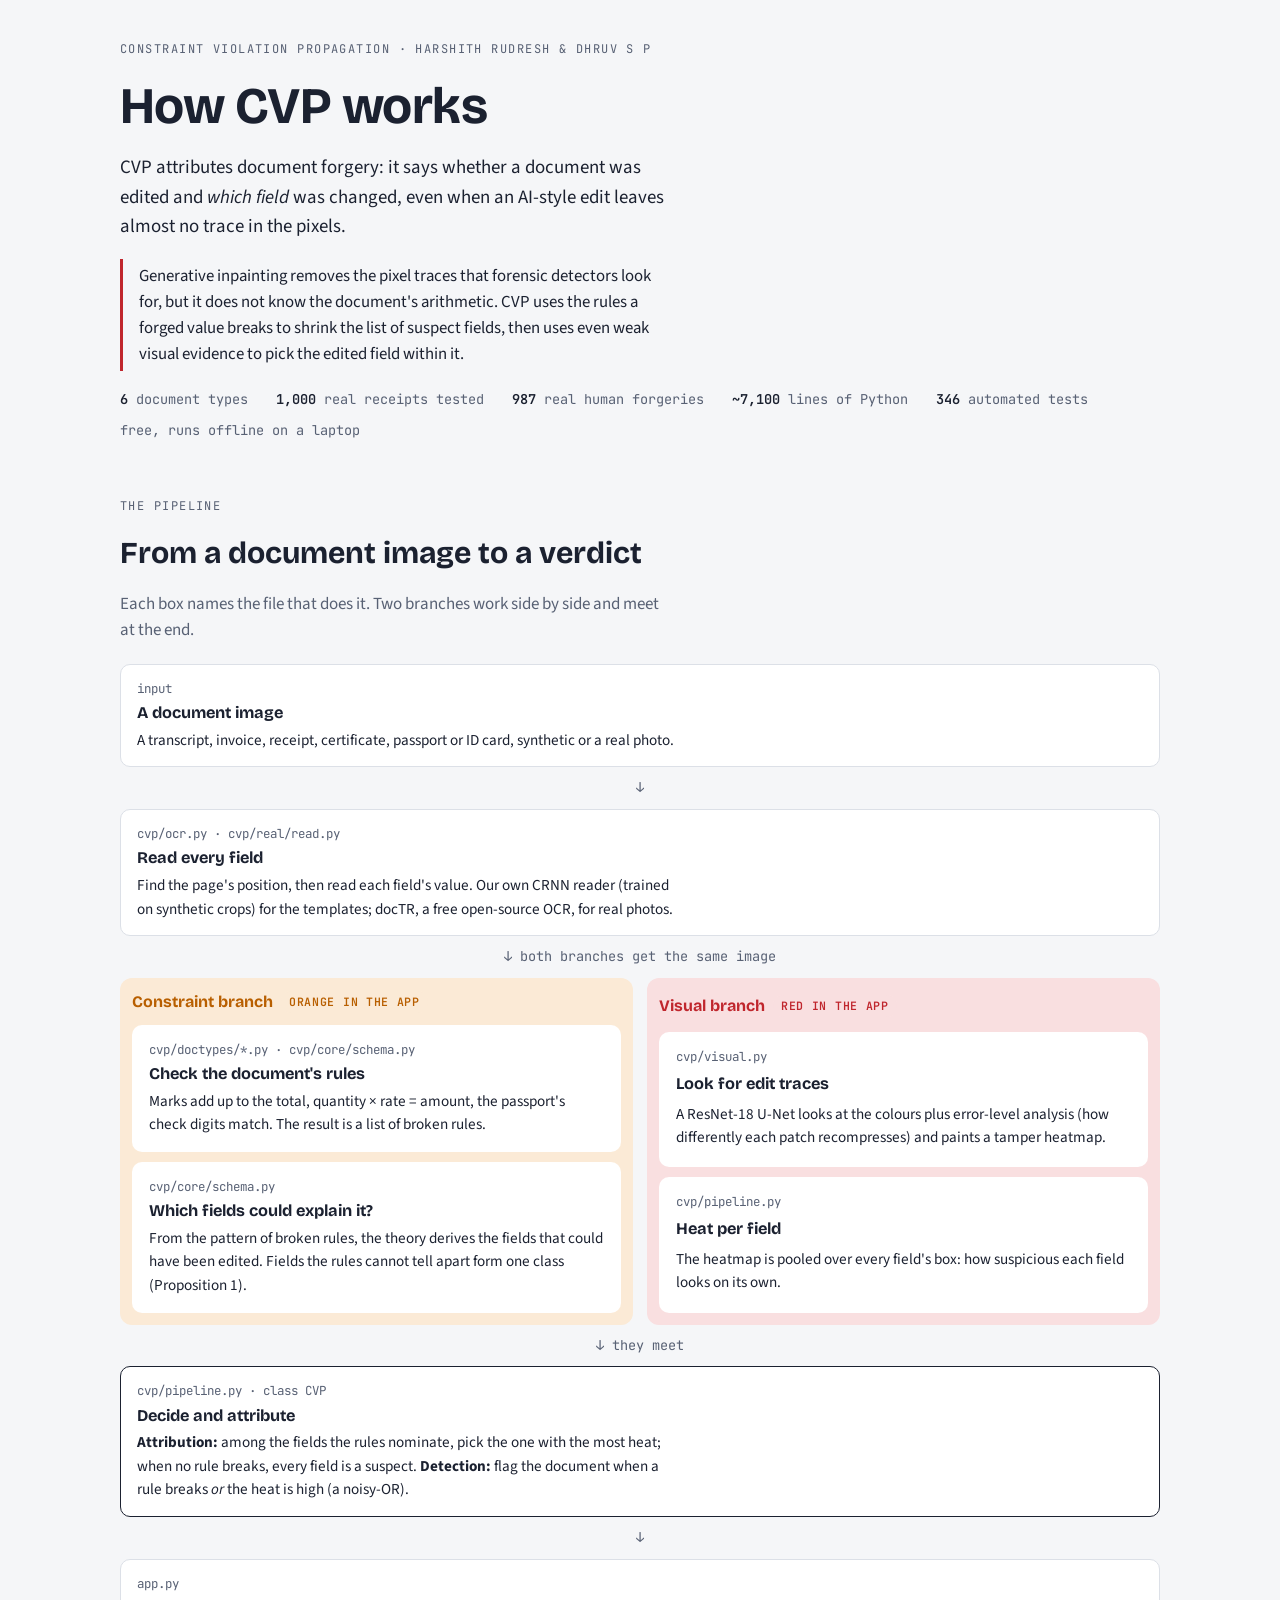
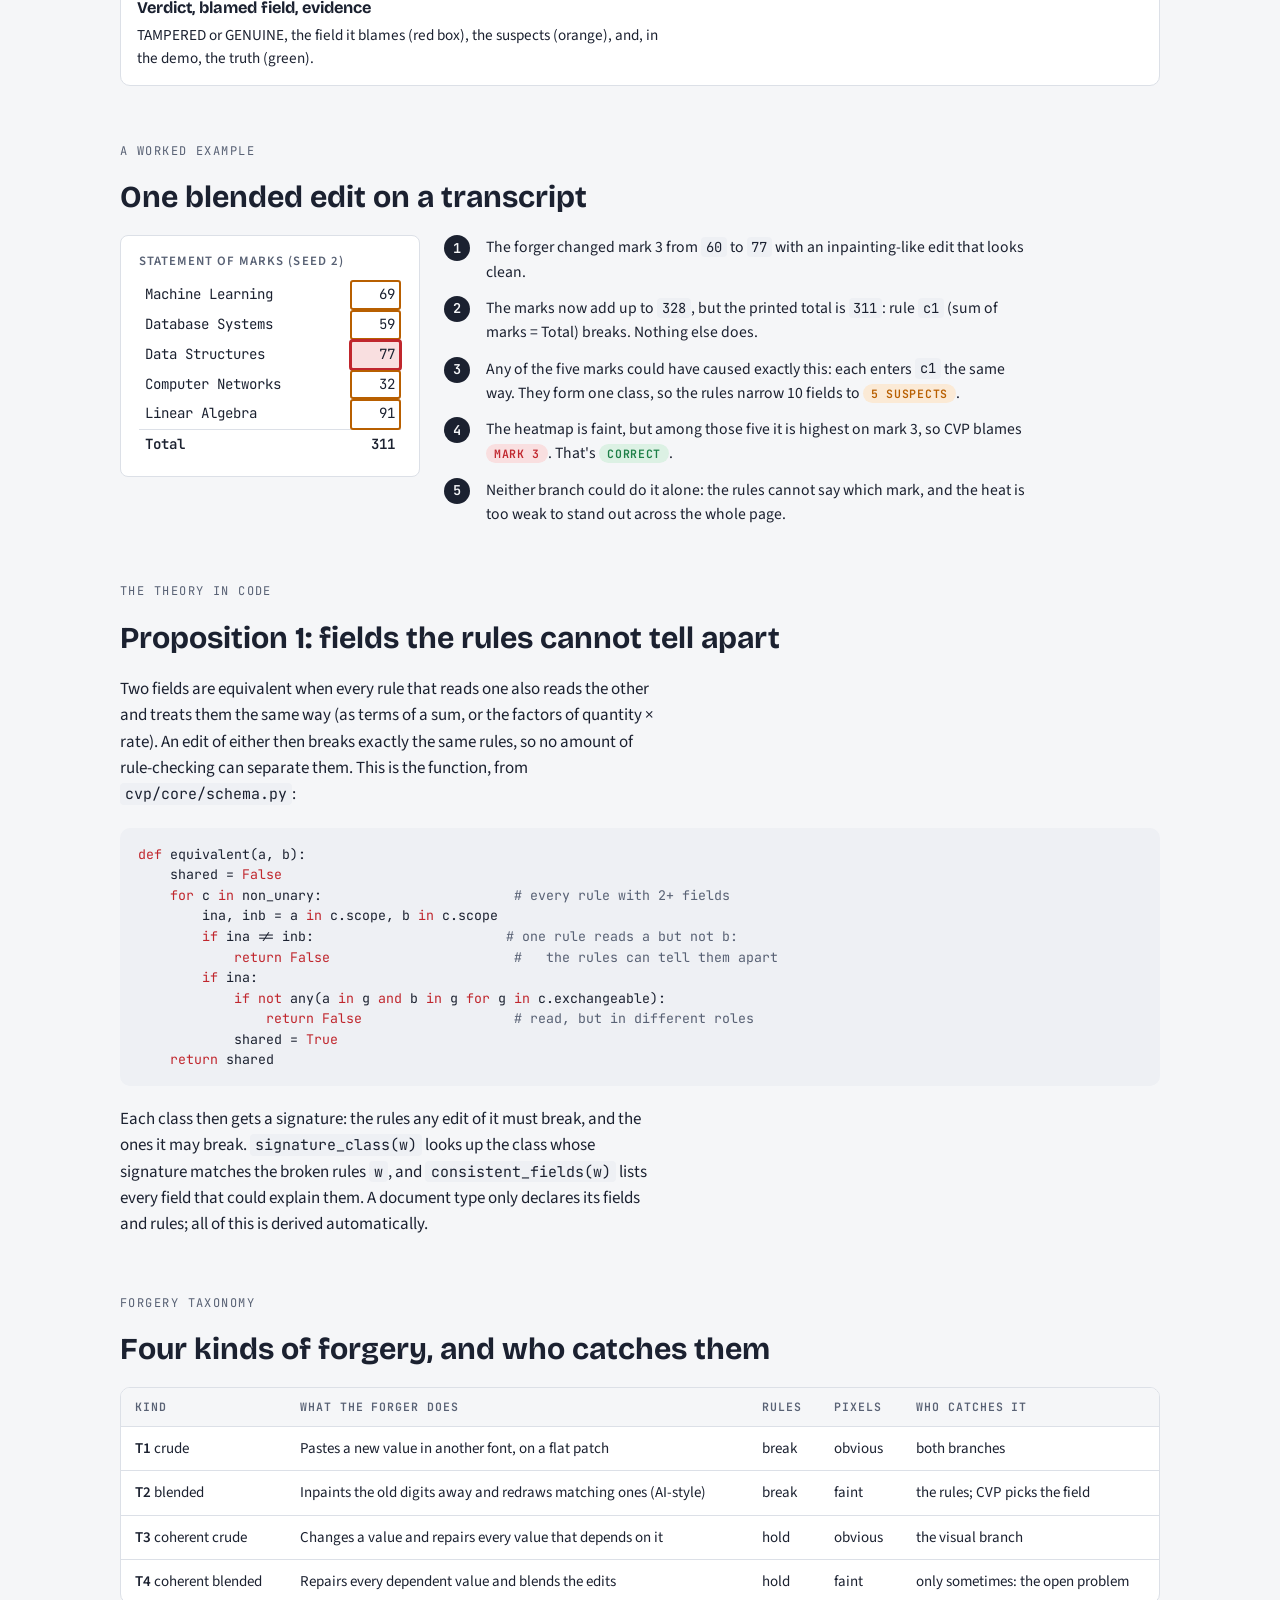
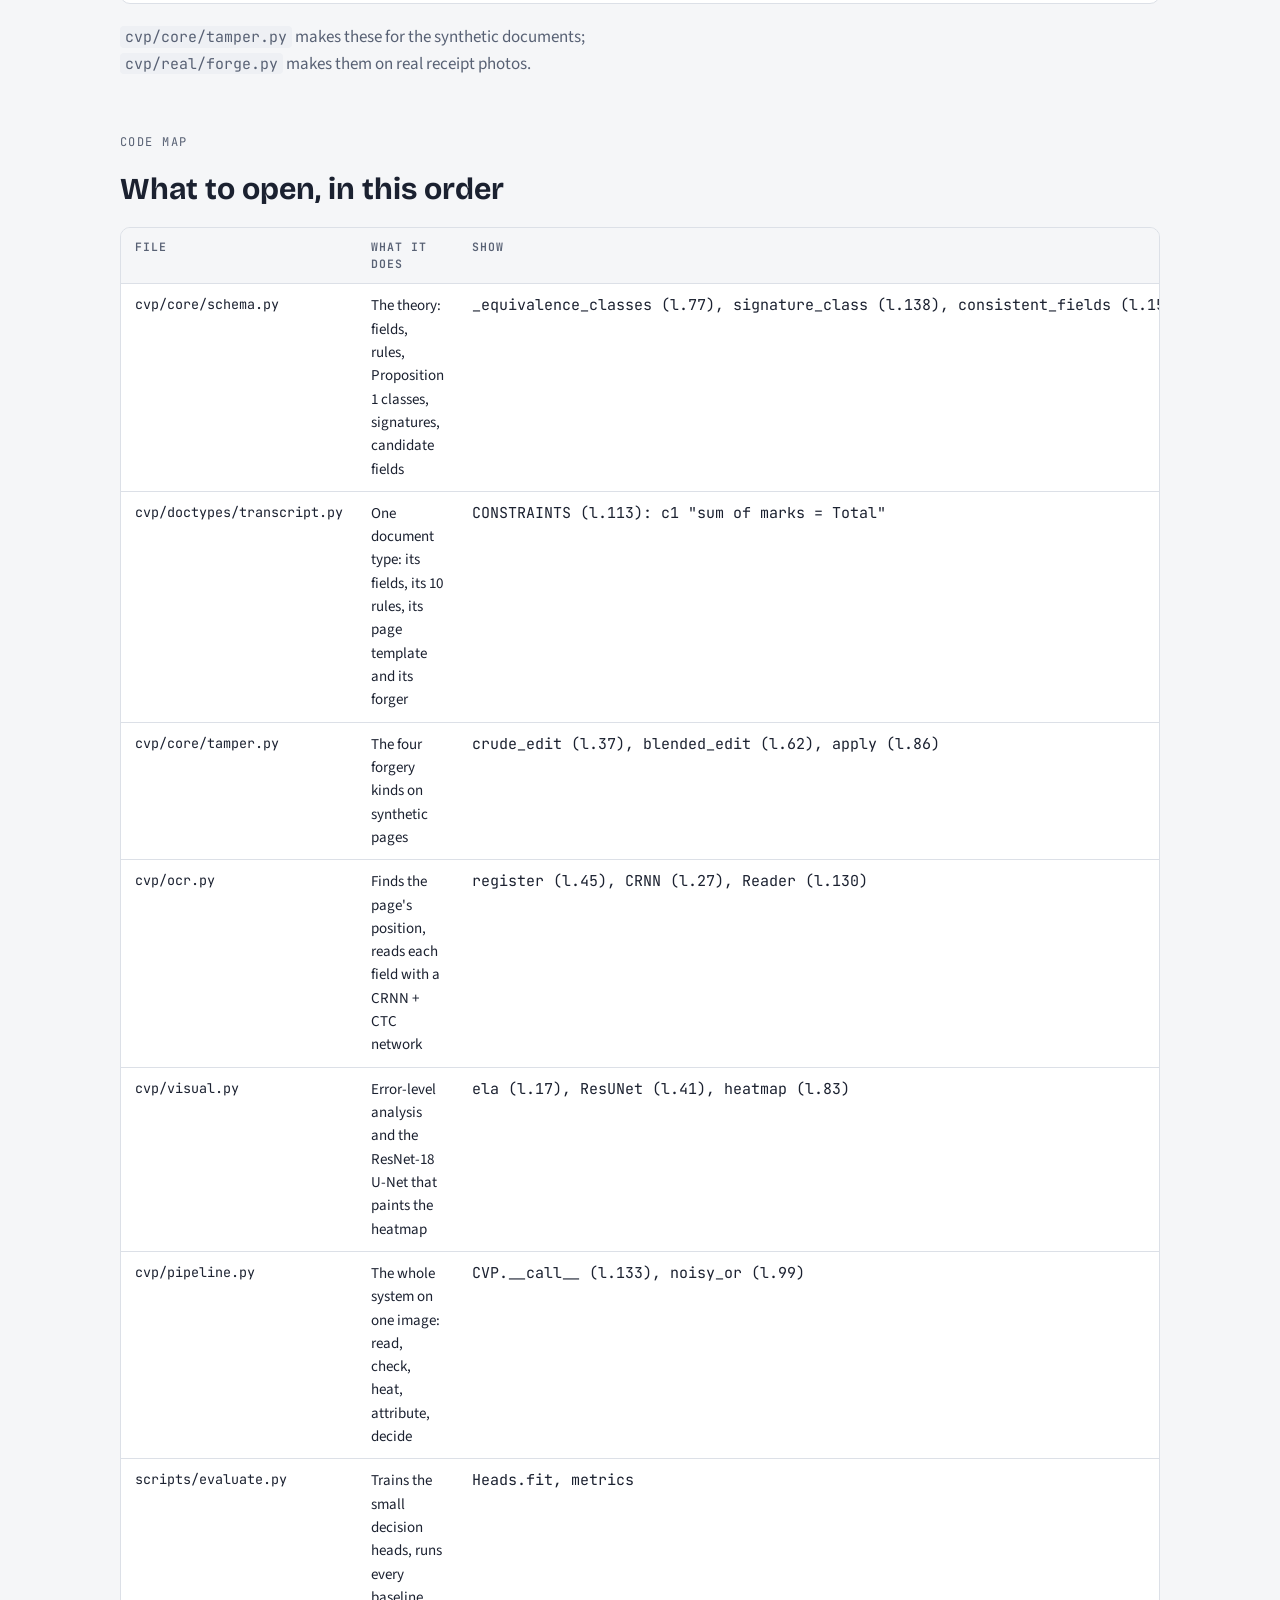
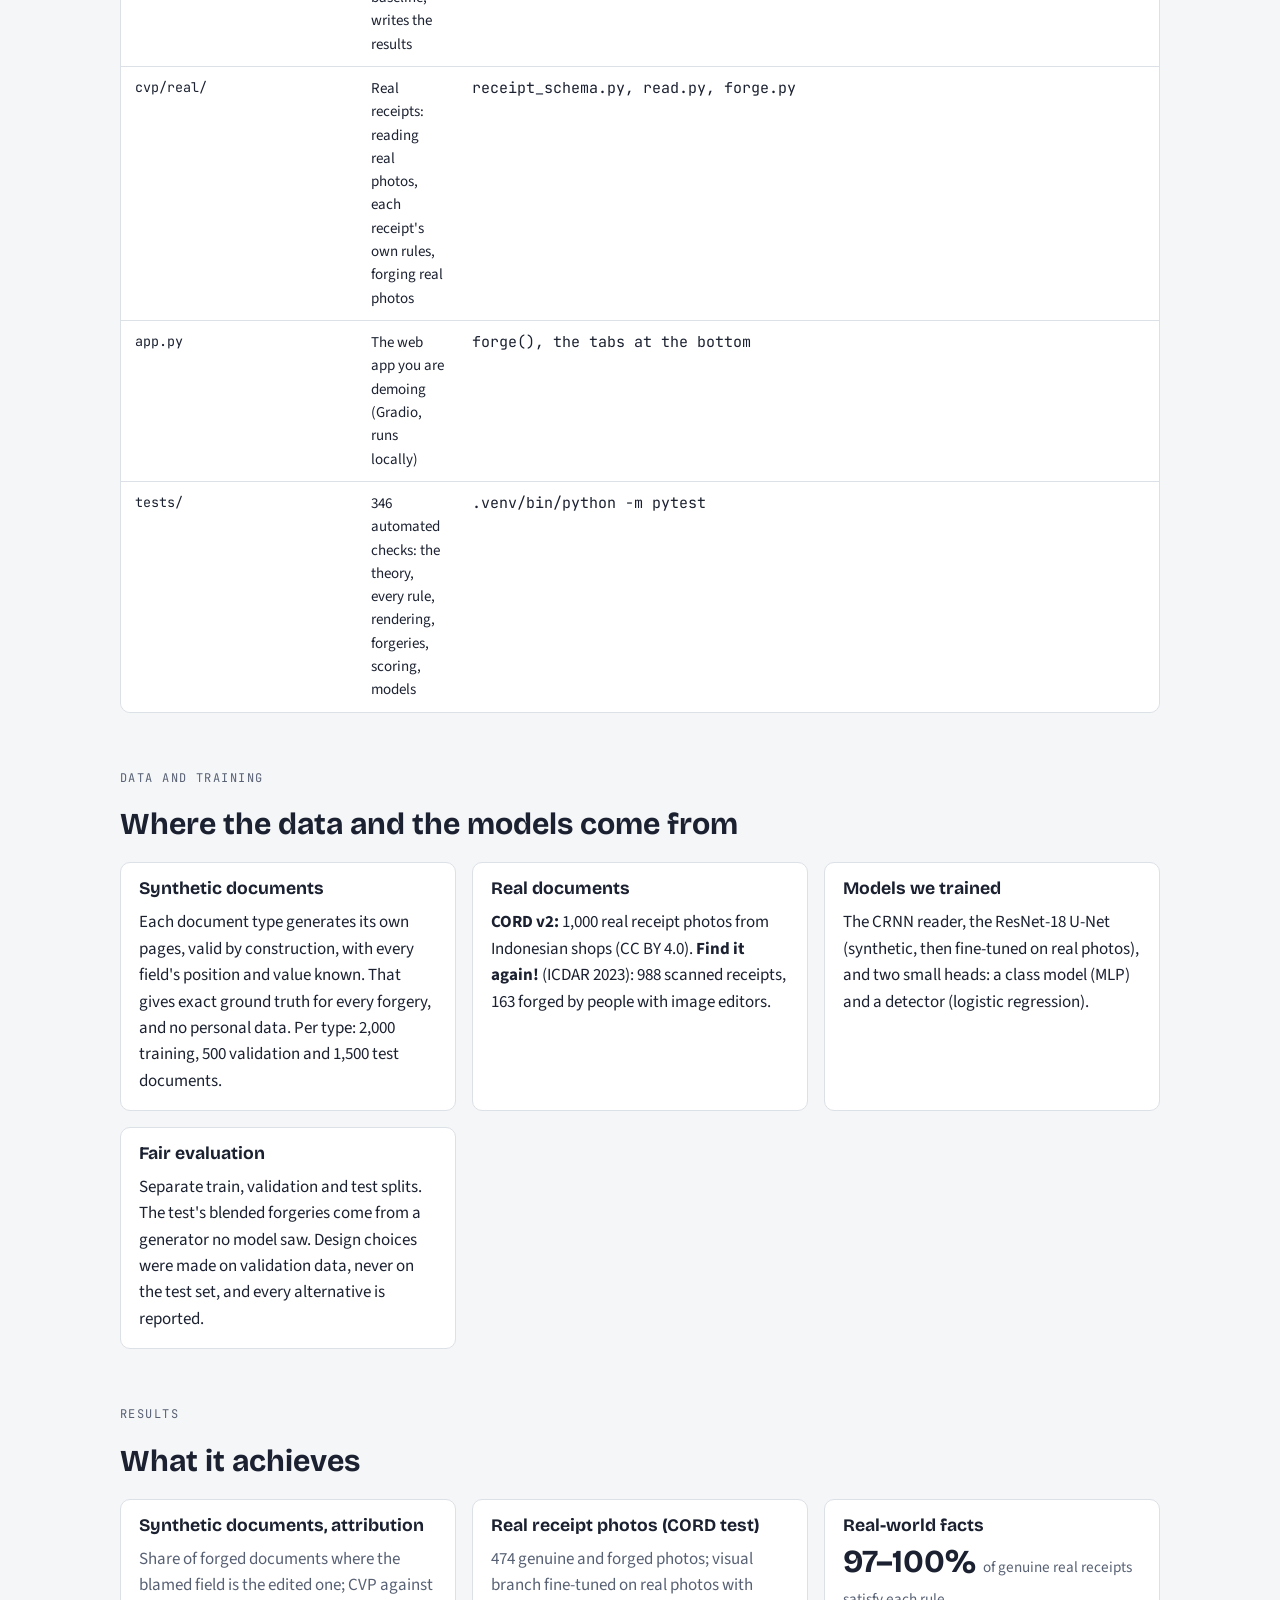
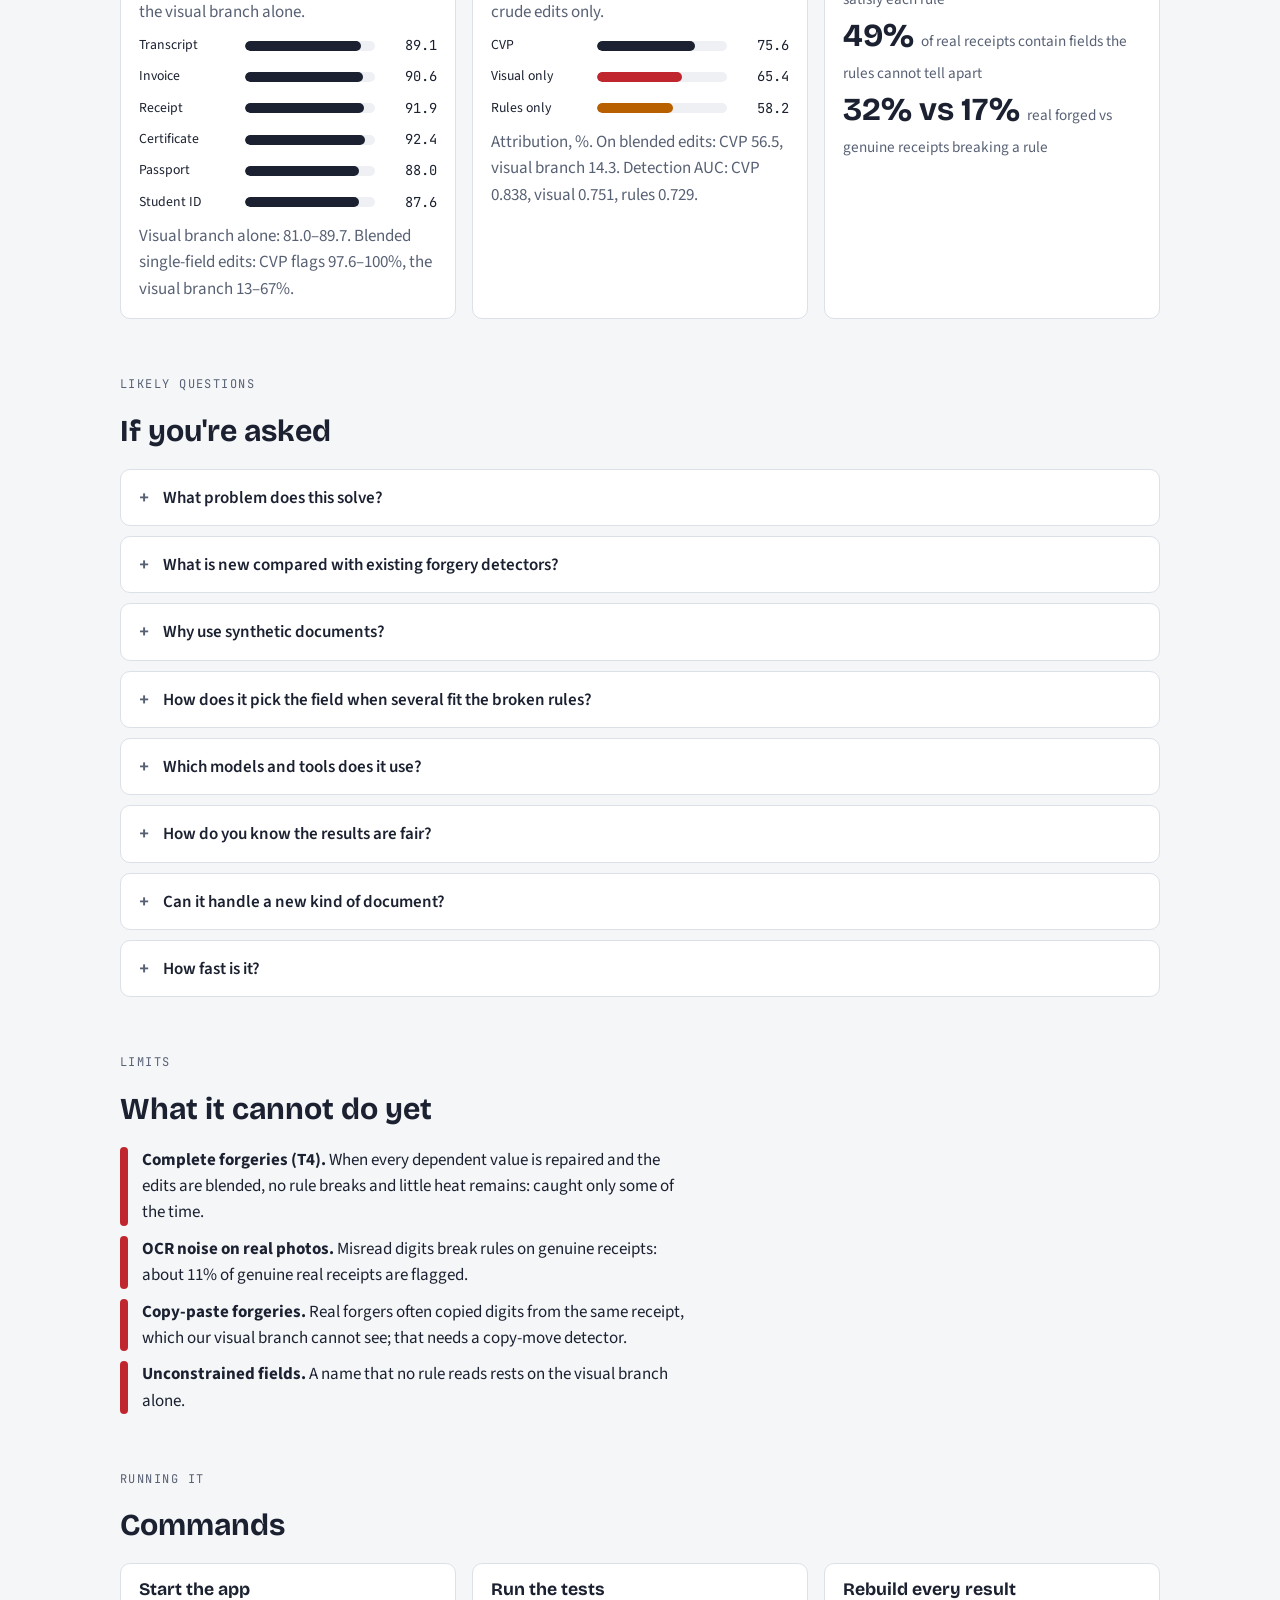
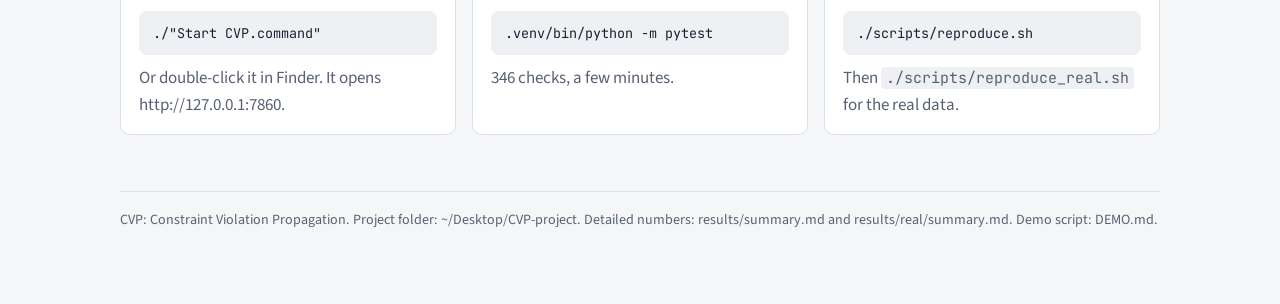
==== docs/how-it-works.html @ 4426625f "docs/how-it-works.html: an explainer for presenting the project The pipeline file by file, a worked " ====
<!doctype html>
<html lang="en">
<head>
<meta charset="utf-8">
<meta name="viewport" content="width=device-width, initial-scale=1, viewport-fit=cover">
<title>How CVP Works</title>
<meta name="claude:viewport-fit-sides" content="cover">
<link rel="preconnect" href="https://fonts.googleapis.com">
<link rel="stylesheet" href="https://fonts.googleapis.com/css2?family=Bricolage+Grotesque:opsz,wght@12..96,500;12..96,700&family=Source+Sans+3:wght@400;600&family=JetBrains+Mono:wght@400;600&display=swap">
<style>
/* Layout: one reading column of evidence, like a case file; the app's own evidence colours
   (orange = what the rules nominate, red = heat and blame, green = ground truth) carry meaning throughout. */
:root {
  --paper: #f5f6f8;
  --panel: #ffffff;
  --ink: #1b2130;
  --muted: #586174;
  --rule: #dce0e7;
  --rules: #b85f00;       /* constraint branch: orange boxes in the app */
  --rules-soft: #fbead6;
  --heat: #c0262d;        /* visual branch: heat and the attributed field */
  --heat-soft: #f9dfe0;
  --truth: #1d7f47;       /* ground truth: green boxes */
  --truth-soft: #dcf1e4;
  --code-bg: #eef0f4;
  --display: "Bricolage Grotesque", "Avenir Next", "Segoe UI", system-ui, sans-serif;
  --body: "Source Sans 3", "Segoe UI", system-ui, sans-serif;
  --mono: "JetBrains Mono", ui-monospace, "SF Mono", Menlo, monospace;
}
@media (prefers-color-scheme: dark) {
  :root:not([data-theme="light"]) {
    --paper: #13161c; --panel: #1b1f27; --ink: #e5e8ef; --muted: #9aa3b4; --rule: #2b313c;
    --rules: #f0a347; --rules-soft: #3a2a14; --heat: #ff6b6f; --heat-soft: #3b1c1e;
    --truth: #52c98a; --truth-soft: #163223; --code-bg: #20252e; color-scheme: dark;
  }
}
:root[data-theme="dark"] {
  --paper: #13161c; --panel: #1b1f27; --ink: #e5e8ef; --muted: #9aa3b4; --rule: #2b313c;
  --rules: #f0a347; --rules-soft: #3a2a14; --heat: #ff6b6f; --heat-soft: #3b1c1e;
  --truth: #52c98a; --truth-soft: #163223; --code-bg: #20252e; color-scheme: dark;
}
body { background: var(--paper); color: var(--ink); font-family: var(--body); font-size: 17px; line-height: 1.55; }
.wrap { max-width: 1040px; margin: 0 auto; padding-block: 40px 72px;
  padding-left: max(16px, env(safe-area-inset-left, 0px)); padding-right: max(16px, env(safe-area-inset-right, 0px));
  display: grid; gap: 56px; }
h1, h2, h3 { font-family: var(--display); text-wrap: balance; margin: 0; line-height: 1.15; }
h1 { font-size: clamp(2.1rem, 4.6vw, 3.2rem); font-weight: 700; letter-spacing: -0.01em; }
h2 { font-size: clamp(1.45rem, 2.6vw, 1.9rem); font-weight: 700; }
h3 { font-size: 1.1rem; font-weight: 700; }
p { margin: 0; max-width: 68ch; }
section { display: grid; gap: 20px; min-width: 0; }
.eyebrow { font-family: var(--mono); font-size: 0.75rem; letter-spacing: 0.12em; text-transform: uppercase; color: var(--muted); }
.lede { font-size: 1.18rem; color: var(--ink); max-width: 62ch; }
.muted { color: var(--muted); }
code, .mono { font-family: var(--mono); font-size: 0.88em; }
:not(pre) > code { background: var(--code-bg); padding: 0.08em 0.35em; border-radius: 4px; }
.tag { font-family: var(--mono); font-size: 0.72rem; font-weight: 600; letter-spacing: 0.06em; text-transform: uppercase;
  padding: 2px 8px; border-radius: 999px; white-space: nowrap; }
.tag.rules { background: var(--rules-soft); color: var(--rules); }
.tag.heat { background: var(--heat-soft); color: var(--heat); }
.tag.truth { background: var(--truth-soft); color: var(--truth); }

/* header */
header { display: grid; gap: 18px; }
.pitch { border-left: 3px solid var(--heat); padding: 4px 0 4px 16px; font-size: 1.05rem; max-width: 66ch; }
.facts { display: flex; flex-wrap: wrap; gap: 10px 28px; font-family: var(--mono); font-size: 0.85rem; color: var(--muted); }
.facts b { color: var(--ink); font-weight: 600; }

/* pipeline diagram */
.flow { display: grid; gap: 14px; }
.stage { background: var(--panel); border: 1px solid var(--rule); border-radius: 10px; padding: 14px 16px; display: grid; gap: 6px; min-width: 0; }
.stage .file { font-family: var(--mono); font-size: 0.78rem; color: var(--muted); }
.stage h3 { font-size: 1.02rem; }
.stage p { font-size: 0.95rem; }
.arrow { text-align: center; font-family: var(--mono); color: var(--muted); font-size: 0.85rem; line-height: 1; }
.lanes { display: grid; grid-template-columns: 1fr 1fr; gap: 14px; }
.lane { display: grid; gap: 10px; border-radius: 12px; padding: 12px; min-width: 0; }
.lane.rules { background: var(--rules-soft); }
.lane.heat { background: var(--heat-soft); }
.lane-title { font-family: var(--display); font-weight: 700; font-size: 1rem; display: flex; gap: 8px; align-items: center; flex-wrap: wrap; }
.lane.rules .lane-title { color: var(--rules); }
.lane.heat .lane-title { color: var(--heat); }
.lane .stage { border-color: transparent; }
.stage.fuse { border: 1.5px solid var(--ink); }
@media (max-width: 720px) { .lanes { grid-template-columns: 1fr; } }

/* worked example */
.example { display: grid; grid-template-columns: minmax(0, 300px) minmax(0, 1fr); gap: 24px; align-items: start; }
@media (max-width: 760px) { .example { grid-template-columns: 1fr; } }
.sheet { background: var(--panel); border: 1px solid var(--rule); border-radius: 8px; padding: 16px 18px; font-family: var(--mono); font-size: 0.88rem; }
.sheet .hd { font-family: var(--body); font-weight: 600; font-size: 0.8rem; letter-spacing: 0.08em; text-transform: uppercase; color: var(--muted); margin-bottom: 8px; }
.sheet table { width: 100%; border-collapse: collapse; font-variant-numeric: tabular-nums; }
.sheet td { padding: 4px 6px; }
.sheet td:last-child { text-align: right; }
.sheet tr.cand td:last-child { outline: 2px solid var(--rules); outline-offset: -2px; border-radius: 3px; }
.sheet tr.blamed td:last-child { outline: 3px solid var(--heat); background: var(--heat-soft); }
.sheet tr.total td { border-top: 1px solid var(--rule); font-weight: 600; }
.steps { display: grid; gap: 12px; counter-reset: step; }
.step { display: grid; grid-template-columns: 30px 1fr; gap: 12px; align-items: start; }
.step::before { counter-increment: step; content: counter(step); font-family: var(--mono); font-weight: 600; font-size: 0.85rem;
  width: 26px; height: 26px; border-radius: 50%; display: grid; place-items: center; background: var(--ink); color: var(--paper); }
.step p { font-size: 0.98rem; }

/* tables */
.tablebox { overflow-x: auto; border: 1px solid var(--rule); border-radius: 10px; background: var(--panel); }
table.grid { width: 100%; border-collapse: collapse; font-size: 0.94rem; min-width: 620px; }
table.grid th, table.grid td { text-align: left; padding: 10px 14px; border-bottom: 1px solid var(--rule); vertical-align: top; }
table.grid th { font-family: var(--mono); font-size: 0.72rem; letter-spacing: 0.08em; text-transform: uppercase; color: var(--muted); font-weight: 600; background: var(--paper); }
table.grid tr:last-child td { border-bottom: none; }
table.grid td.num { font-family: var(--mono); font-variant-numeric: tabular-nums; white-space: nowrap; }
table.grid td.path { font-family: var(--mono); font-size: 0.84rem; white-space: nowrap; }
table.grid td b { font-weight: 600; }

/* code */
pre.code { margin: 0; background: var(--code-bg); border-radius: 10px; padding: 16px 18px; overflow-x: auto;
  font-family: var(--mono); font-size: 0.83rem; line-height: 1.55; color: var(--ink); }
.code .c { color: var(--muted); }
.code .k { color: var(--heat); }
.code .s { color: var(--truth); }

/* results */
.cols { display: grid; grid-template-columns: repeat(auto-fit, minmax(280px, 1fr)); gap: 16px; }
.card { background: var(--panel); border: 1px solid var(--rule); border-radius: 10px; padding: 16px 18px; display: grid; gap: 10px; align-content: start; min-width: 0; }
.card .big { font-family: var(--display); font-weight: 700; font-size: 2rem; line-height: 1; }
.card .big small { font-family: var(--body); font-weight: 400; font-size: 0.95rem; color: var(--muted); }
.bar { display: grid; grid-template-columns: 96px 1fr 52px; gap: 10px; align-items: center; font-size: 0.86rem; }
.bar .track { height: 10px; background: var(--code-bg); border-radius: 5px; overflow: hidden; }
.bar .fill { height: 100%; border-radius: 5px; }
.bar .fill.cvp { background: var(--ink); }
.bar .fill.vis { background: var(--heat); }
.bar .fill.rul { background: var(--rules); }
.bar .v { font-family: var(--mono); font-variant-numeric: tabular-nums; text-align: right; }

/* questions */
.qa { display: grid; gap: 10px; }
details { background: var(--panel); border: 1px solid var(--rule); border-radius: 10px; padding: 0 18px; }
summary { cursor: pointer; padding: 14px 0; font-weight: 600; list-style: none; display: flex; gap: 10px; align-items: baseline; }
summary::-webkit-details-marker { display: none; }
summary::before { content: "+"; font-family: var(--mono); color: var(--muted); width: 14px; flex: none; }
details[open] summary::before { content: "\2212"; }
details > div { padding: 0 0 16px 24px; display: grid; gap: 8px; }
details p { font-size: 0.97rem; }
summary:focus-visible, a:focus-visible { outline: 2px solid var(--heat); outline-offset: 3px; border-radius: 4px; }
.limits { display: grid; gap: 10px; }
.limit { display: grid; grid-template-columns: 8px 1fr; gap: 14px; }
.limit::before { content: ""; background: var(--heat); border-radius: 4px; }
pre.cmd { margin: 0; background: var(--code-bg); border-radius: 8px; padding: 12px 14px; overflow-x: auto; font-family: var(--mono); font-size: 0.84rem; }
footer { color: var(--muted); font-size: 0.88rem; border-top: 1px solid var(--rule); padding-top: 18px; }
@media (prefers-reduced-motion: no-preference) { details > div { animation: open 160ms ease-out; } @keyframes open { from { opacity: 0.4; } to { opacity: 1; } } }
</style>
<style>body{margin:0}</style>
</head>
<body>
<div class="wrap">
  <header>
    <div class="eyebrow">Constraint Violation Propagation &middot; Harshith Rudresh &amp; Dhruv S P</div>
    <h1>How CVP works</h1>
    <p class="lede">CVP attributes document forgery: it says whether a document was edited and <em>which field</em> was changed, even when an AI-style edit leaves almost no trace in the pixels.</p>
    <p class="pitch">Generative inpainting removes the pixel traces that forensic detectors look for, but it does not know the document's arithmetic. CVP uses the rules a forged value breaks to shrink the list of suspect fields, then uses even weak visual evidence to pick the edited field within it.</p>
    <div class="facts">
      <span><b>6</b> document types</span><span><b>1,000</b> real receipts tested</span><span><b>987</b> real human forgeries</span>
      <span><b>~7,100</b> lines of Python</span><span><b>346</b> automated tests</span><span>free, runs offline on a laptop</span>
    </div>
  </header>

  <section aria-labelledby="pipe">
    <div class="eyebrow">The pipeline</div>
    <h2 id="pipe">From a document image to a verdict</h2>
    <p class="muted">Each box names the file that does it. Two branches work side by side and meet at the end.</p>
    <div class="flow">
      <div class="stage">
        <span class="file">input</span>
        <h3>A document image</h3>
        <p>A transcript, invoice, receipt, certificate, passport or ID card, synthetic or a real photo.</p>
      </div>
      <div class="arrow">&darr;</div>
      <div class="stage">
        <span class="file">cvp/ocr.py &middot; cvp/real/read.py</span>
        <h3>Read every field</h3>
        <p>Find the page's position, then read each field's value. Our own CRNN reader (trained on synthetic crops) for the templates; docTR, a free open-source OCR, for real photos.</p>
      </div>
      <div class="arrow">&darr; both branches get the same image</div>
      <div class="lanes">
        <div class="lane rules">
          <div class="lane-title">Constraint branch <span class="tag rules">orange in the app</span></div>
          <div class="stage">
            <span class="file">cvp/doctypes/*.py &middot; cvp/core/schema.py</span>
            <h3>Check the document's rules</h3>
            <p>Marks add up to the total, quantity &times; rate = amount, the passport's check digits match. The result is a list of broken rules.</p>
          </div>
          <div class="stage">
            <span class="file">cvp/core/schema.py</span>
            <h3>Which fields could explain it?</h3>
            <p>From the pattern of broken rules, the theory derives the fields that could have been edited. Fields the rules cannot tell apart form one class (Proposition 1).</p>
          </div>
        </div>
        <div class="lane heat">
          <div class="lane-title">Visual branch <span class="tag heat">red in the app</span></div>
          <div class="stage">
            <span class="file">cvp/visual.py</span>
            <h3>Look for edit traces</h3>
            <p>A ResNet-18 U-Net looks at the colours plus error-level analysis (how differently each patch recompresses) and paints a tamper heatmap.</p>
          </div>
          <div class="stage">
            <span class="file">cvp/pipeline.py</span>
            <h3>Heat per field</h3>
            <p>The heatmap is pooled over every field's box: how suspicious each field looks on its own.</p>
          </div>
        </div>
      </div>
      <div class="arrow">&darr; they meet</div>
      <div class="stage fuse">
        <span class="file">cvp/pipeline.py &middot; class CVP</span>
        <h3>Decide and attribute</h3>
        <p><b>Attribution:</b> among the fields the rules nominate, pick the one with the most heat; when no rule breaks, every field is a suspect. <b>Detection:</b> flag the document when a rule breaks <em>or</em> the heat is high (a noisy-OR).</p>
      </div>
      <div class="arrow">&darr;</div>
      <div class="stage">
        <span class="file">app.py</span>
        <h3>Verdict, blamed field, evidence</h3>
        <p>TAMPERED or GENUINE, the field it blames (red box), the suspects (orange), and, in the demo, the truth (green).</p>
      </div>
    </div>
  </section>

  <section aria-labelledby="ex">
    <div class="eyebrow">A worked example</div>
    <h2 id="ex">One blended edit on a transcript</h2>
    <div class="example">
      <div class="sheet" aria-label="Transcript marks after the edit">
        <div class="hd">Statement of marks (seed 2)</div>
        <table>
          <tr class="cand"><td>Machine Learning</td><td>69</td></tr>
          <tr class="cand"><td>Database Systems</td><td>59</td></tr>
          <tr class="cand blamed"><td>Data Structures</td><td>77</td></tr>
          <tr class="cand"><td>Computer Networks</td><td>32</td></tr>
          <tr class="cand"><td>Linear Algebra</td><td>91</td></tr>
          <tr class="total"><td>Total</td><td>311</td></tr>
        </table>
      </div>
      <div class="steps">
        <div class="step"><p>The forger changed mark 3 from <code>60</code> to <code>77</code> with an inpainting-like edit that looks clean.</p></div>
        <div class="step"><p>The marks now add up to <code>328</code>, but the printed total is <code>311</code>: rule <code>c1</code> (sum of marks = Total) breaks. Nothing else does.</p></div>
        <div class="step"><p>Any of the five marks could have caused exactly this: each enters <code>c1</code> the same way. They form one class, so the rules narrow 10 fields to <span class="tag rules">5 suspects</span>.</p></div>
        <div class="step"><p>The heatmap is faint, but among those five it is highest on mark 3, so CVP blames <span class="tag heat">mark 3</span>. That's <span class="tag truth">correct</span>.</p></div>
        <div class="step"><p>Neither branch could do it alone: the rules cannot say which mark, and the heat is too weak to stand out across the whole page.</p></div>
      </div>
    </div>
  </section>

  <section aria-labelledby="theory">
    <div class="eyebrow">The theory in code</div>
    <h2 id="theory">Proposition 1: fields the rules cannot tell apart</h2>
    <p>Two fields are equivalent when every rule that reads one also reads the other and treats them the same way (as terms of a sum, or the factors of quantity &times; rate). An edit of either then breaks exactly the same rules, so no amount of rule-checking can separate them. This is the function, from <code>cvp/core/schema.py</code>:</p>
<pre class="code"><span class="k">def</span> equivalent(a, b):
    shared = <span class="k">False</span>
    <span class="k">for</span> c <span class="k">in</span> non_unary:                        <span class="c"># every rule with 2+ fields</span>
        ina, inb = a <span class="k">in</span> c.scope, b <span class="k">in</span> c.scope
        <span class="k">if</span> ina != inb:                        <span class="c"># one rule reads a but not b:</span>
            <span class="k">return False</span>                       <span class="c">#   the rules can tell them apart</span>
        <span class="k">if</span> ina:
            <span class="k">if not</span> any(a <span class="k">in</span> g <span class="k">and</span> b <span class="k">in</span> g <span class="k">for</span> g <span class="k">in</span> c.exchangeable):
                <span class="k">return False</span>                   <span class="c"># read, but in different roles</span>
            shared = <span class="k">True</span>
    <span class="k">return</span> shared</pre>
    <p>Each class then gets a signature: the rules any edit of it must break, and the ones it may break. <code>signature_class(w)</code> looks up the class whose signature matches the broken rules <code>w</code>, and <code>consistent_fields(w)</code> lists every field that could explain them. A document type only declares its fields and rules; all of this is derived automatically.</p>
  </section>

  <section aria-labelledby="forg">
    <div class="eyebrow">Forgery taxonomy</div>
    <h2 id="forg">Four kinds of forgery, and who catches them</h2>
    <div class="tablebox">
      <table class="grid">
        <thead><tr><th>Kind</th><th>What the forger does</th><th>Rules</th><th>Pixels</th><th>Who catches it</th></tr></thead>
        <tbody>
          <tr><td><b>T1</b> crude</td><td>Pastes a new value in another font, on a flat patch</td><td>break</td><td>obvious</td><td>both branches</td></tr>
          <tr><td><b>T2</b> blended</td><td>Inpaints the old digits away and redraws matching ones (AI-style)</td><td>break</td><td>faint</td><td>the rules; CVP picks the field</td></tr>
          <tr><td><b>T3</b> coherent crude</td><td>Changes a value and repairs every value that depends on it</td><td>hold</td><td>obvious</td><td>the visual branch</td></tr>
          <tr><td><b>T4</b> coherent blended</td><td>Repairs every dependent value and blends the edits</td><td>hold</td><td>faint</td><td>only sometimes: the open problem</td></tr>
        </tbody>
      </table>
    </div>
    <p class="muted"><code>cvp/core/tamper.py</code> makes these for the synthetic documents; <code>cvp/real/forge.py</code> makes them on real receipt photos.</p>
  </section>

  <section aria-labelledby="code">
    <div class="eyebrow">Code map</div>
    <h2 id="code">What to open, in this order</h2>
    <div class="tablebox">
      <table class="grid">
        <thead><tr><th>File</th><th>What it does</th><th>Show</th></tr></thead>
        <tbody>
          <tr><td class="path">cvp/core/schema.py</td><td>The theory: fields, rules, Proposition 1 classes, signatures, candidate fields</td><td class="num">_equivalence_classes (l.77), signature_class (l.138), consistent_fields (l.159)</td></tr>
          <tr><td class="path">cvp/doctypes/transcript.py</td><td>One document type: its fields, its 10 rules, its page template and its forger</td><td class="num">CONSTRAINTS (l.113): c1 "sum of marks = Total"</td></tr>
          <tr><td class="path">cvp/core/tamper.py</td><td>The four forgery kinds on synthetic pages</td><td class="num">crude_edit (l.37), blended_edit (l.62), apply (l.86)</td></tr>
          <tr><td class="path">cvp/ocr.py</td><td>Finds the page's position, reads each field with a CRNN + CTC network</td><td class="num">register (l.45), CRNN (l.27), Reader (l.130)</td></tr>
          <tr><td class="path">cvp/visual.py</td><td>Error-level analysis and the ResNet-18 U-Net that paints the heatmap</td><td class="num">ela (l.17), ResUNet (l.41), heatmap (l.83)</td></tr>
          <tr><td class="path">cvp/pipeline.py</td><td>The whole system on one image: read, check, heat, attribute, decide</td><td class="num">CVP.__call__ (l.133), noisy_or (l.99)</td></tr>
          <tr><td class="path">scripts/evaluate.py</td><td>Trains the small decision heads, runs every baseline, writes the results</td><td class="num">Heads.fit, metrics</td></tr>
          <tr><td class="path">cvp/real/</td><td>Real receipts: reading real photos, each receipt's own rules, forging real photos</td><td class="num">receipt_schema.py, read.py, forge.py</td></tr>
          <tr><td class="path">app.py</td><td>The web app you are demoing (Gradio, runs locally)</td><td class="num">forge(), the tabs at the bottom</td></tr>
          <tr><td class="path">tests/</td><td>346 automated checks: the theory, every rule, rendering, forgeries, scoring, models</td><td class="num">.venv/bin/python -m pytest</td></tr>
        </tbody>
      </table>
    </div>
  </section>

  <section aria-labelledby="data">
    <div class="eyebrow">Data and training</div>
    <h2 id="data">Where the data and the models come from</h2>
    <div class="cols">
      <div class="card"><h3>Synthetic documents</h3><p>Each document type generates its own pages, valid by construction, with every field's position and value known. That gives exact ground truth for every forgery, and no personal data. Per type: 2,000 training, 500 validation and 1,500 test documents.</p></div>
      <div class="card"><h3>Real documents</h3><p><b>CORD v2:</b> 1,000 real receipt photos from Indonesian shops (CC BY 4.0). <b>Find it again!</b> (ICDAR 2023): 988 scanned receipts, 163 forged by people with image editors.</p></div>
      <div class="card"><h3>Models we trained</h3><p>The CRNN reader, the ResNet-18 U-Net (synthetic, then fine-tuned on real photos), and two small heads: a class model (MLP) and a detector (logistic regression).</p></div>
      <div class="card"><h3>Fair evaluation</h3><p>Separate train, validation and test splits. The test's blended forgeries come from a generator no model saw. Design choices were made on validation data, never on the test set, and every alternative is reported.</p></div>
    </div>
  </section>

  <section aria-labelledby="res">
    <div class="eyebrow">Results</div>
    <h2 id="res">What it achieves</h2>
    <div class="cols">
      <div class="card">
        <h3>Synthetic documents, attribution</h3>
        <p class="muted">Share of forged documents where the blamed field is the edited one; CVP against the visual branch alone.</p>
        <div class="bar"><span>Transcript</span><span class="track"><span class="fill cvp" style="width:89.1%;display:block"></span></span><span class="v">89.1</span></div>
        <div class="bar"><span>Invoice</span><span class="track"><span class="fill cvp" style="width:90.6%;display:block"></span></span><span class="v">90.6</span></div>
        <div class="bar"><span>Receipt</span><span class="track"><span class="fill cvp" style="width:91.9%;display:block"></span></span><span class="v">91.9</span></div>
        <div class="bar"><span>Certificate</span><span class="track"><span class="fill cvp" style="width:92.4%;display:block"></span></span><span class="v">92.4</span></div>
        <div class="bar"><span>Passport</span><span class="track"><span class="fill cvp" style="width:88.0%;display:block"></span></span><span class="v">88.0</span></div>
        <div class="bar"><span>Student ID</span><span class="track"><span class="fill cvp" style="width:87.6%;display:block"></span></span><span class="v">87.6</span></div>
        <p class="muted">Visual branch alone: 81.0&ndash;89.7. Blended single-field edits: CVP flags 97.6&ndash;100%, the visual branch 13&ndash;67%.</p>
      </div>
      <div class="card">
        <h3>Real receipt photos (CORD test)</h3>
        <p class="muted">474 genuine and forged photos; visual branch fine-tuned on real photos with crude edits only.</p>
        <div class="bar"><span>CVP</span><span class="track"><span class="fill cvp" style="width:75.6%;display:block"></span></span><span class="v">75.6</span></div>
        <div class="bar"><span>Visual only</span><span class="track"><span class="fill vis" style="width:65.4%;display:block"></span></span><span class="v">65.4</span></div>
        <div class="bar"><span>Rules only</span><span class="track"><span class="fill rul" style="width:58.2%;display:block"></span></span><span class="v">58.2</span></div>
        <p class="muted">Attribution, %. On blended edits: CVP 56.5, visual branch 14.3. Detection AUC: CVP 0.838, visual 0.751, rules 0.729.</p>
      </div>
      <div class="card">
        <h3>Real-world facts</h3>
        <div class="big">97&ndash;100% <small>of genuine real receipts satisfy each rule</small></div>
        <div class="big">49% <small>of real receipts contain fields the rules cannot tell apart</small></div>
        <div class="big">32% vs 17% <small>real forged vs genuine receipts breaking a rule</small></div>
      </div>
    </div>
  </section>

  <section aria-labelledby="qa">
    <div class="eyebrow">Likely questions</div>
    <h2 id="qa">If you're asked</h2>
    <div class="qa">
      <details><summary>What problem does this solve?</summary><div><p>Image-editing and AI tools can change a number on a marksheet or a receipt and leave almost no trace in the pixels, so detectors that look only at pixels miss it. Documents, though, follow rules: totals, check digits, dates. CVP uses those rules as a second, independent source of evidence.</p></div></details>
      <details><summary>What is new compared with existing forgery detectors?</summary><div><p>Most detectors only say "edited or not" from pixels. CVP says which field was edited, and it combines two kinds of evidence. Proposition 1 makes precise which fields the rules can never tell apart, so the visual branch is needed only to choose within that small set, and even weak visual evidence is enough there.</p></div></details>
      <details><summary>Why use synthetic documents?</summary><div><p>They give exact ground truth (which field changed, which pixels), all four forgery kinds, and no personal data. Phase 2 then checks the method on real data: 1,000 real receipt photos and 988 receipts forged by real people.</p></div></details>
      <details><summary>How does it pick the field when several fit the broken rules?</summary><div><p>The rules nominate a class of suspects, such as "one of the five marks". The heatmap scores each suspect's box, and the hottest suspect is blamed. When no rule breaks, every field is a suspect and the heatmap decides alone.</p></div></details>
      <details><summary>Which models and tools does it use?</summary><div><p>Python with PyTorch. We trained a CRNN reader for the templates and a ResNet-18 U-Net for the heatmap. docTR, a free open-source OCR, reads real photos. scikit-learn fits the small decision heads, and Gradio serves the web app. Everything is free and runs locally.</p></div></details>
      <details><summary>How do you know the results are fair?</summary><div><p>Training, validation and test documents are separate. The blended forgeries in the test set come from a generator the models never saw. The design of the decision head was chosen on validation data from an older generator, never on the test set, and every alternative is reported as an ablation.</p></div></details>
      <details><summary>Can it handle a new kind of document?</summary><div><p>Yes. A new type is one module that declares its fields and rules, a page template and a forger. The classes, signatures and suspect sets are derived automatically. Real receipts go further: each one gets its own rule graph built from the values it prints.</p></div></details>
      <details><summary>How fast is it?</summary><div><p>About a second per synthetic document and about two seconds per real photo on this laptop. Training everything from scratch takes a few hours.</p></div></details>
    </div>
  </section>

  <section aria-labelledby="lim">
    <div class="eyebrow">Limits</div>
    <h2 id="lim">What it cannot do yet</h2>
    <div class="limits">
      <div class="limit"><p><b>Complete forgeries (T4).</b> When every dependent value is repaired and the edits are blended, no rule breaks and little heat remains: caught only some of the time.</p></div>
      <div class="limit"><p><b>OCR noise on real photos.</b> Misread digits break rules on genuine receipts: about 11% of genuine real receipts are flagged.</p></div>
      <div class="limit"><p><b>Copy-paste forgeries.</b> Real forgers often copied digits from the same receipt, which our visual branch cannot see; that needs a copy-move detector.</p></div>
      <div class="limit"><p><b>Unconstrained fields.</b> A name that no rule reads rests on the visual branch alone.</p></div>
    </div>
  </section>

  <section aria-labelledby="run">
    <div class="eyebrow">Running it</div>
    <h2 id="run">Commands</h2>
    <div class="cols">
      <div class="card"><h3>Start the app</h3><pre class="cmd">./"Start CVP.command"</pre><p class="muted">Or double-click it in Finder. It opens http://127.0.0.1:7860.</p></div>
      <div class="card"><h3>Run the tests</h3><pre class="cmd">.venv/bin/python -m pytest</pre><p class="muted">346 checks, a few minutes.</p></div>
      <div class="card"><h3>Rebuild every result</h3><pre class="cmd">./scripts/reproduce.sh</pre><p class="muted">Then <code>./scripts/reproduce_real.sh</code> for the real data.</p></div>
    </div>
  </section>

  <footer>CVP: Constraint Violation Propagation. Project folder: ~/Desktop/CVP-project. Detailed numbers: results/summary.md and results/real/summary.md. Demo script: DEMO.md.</footer>
</div>

</body>
</html>
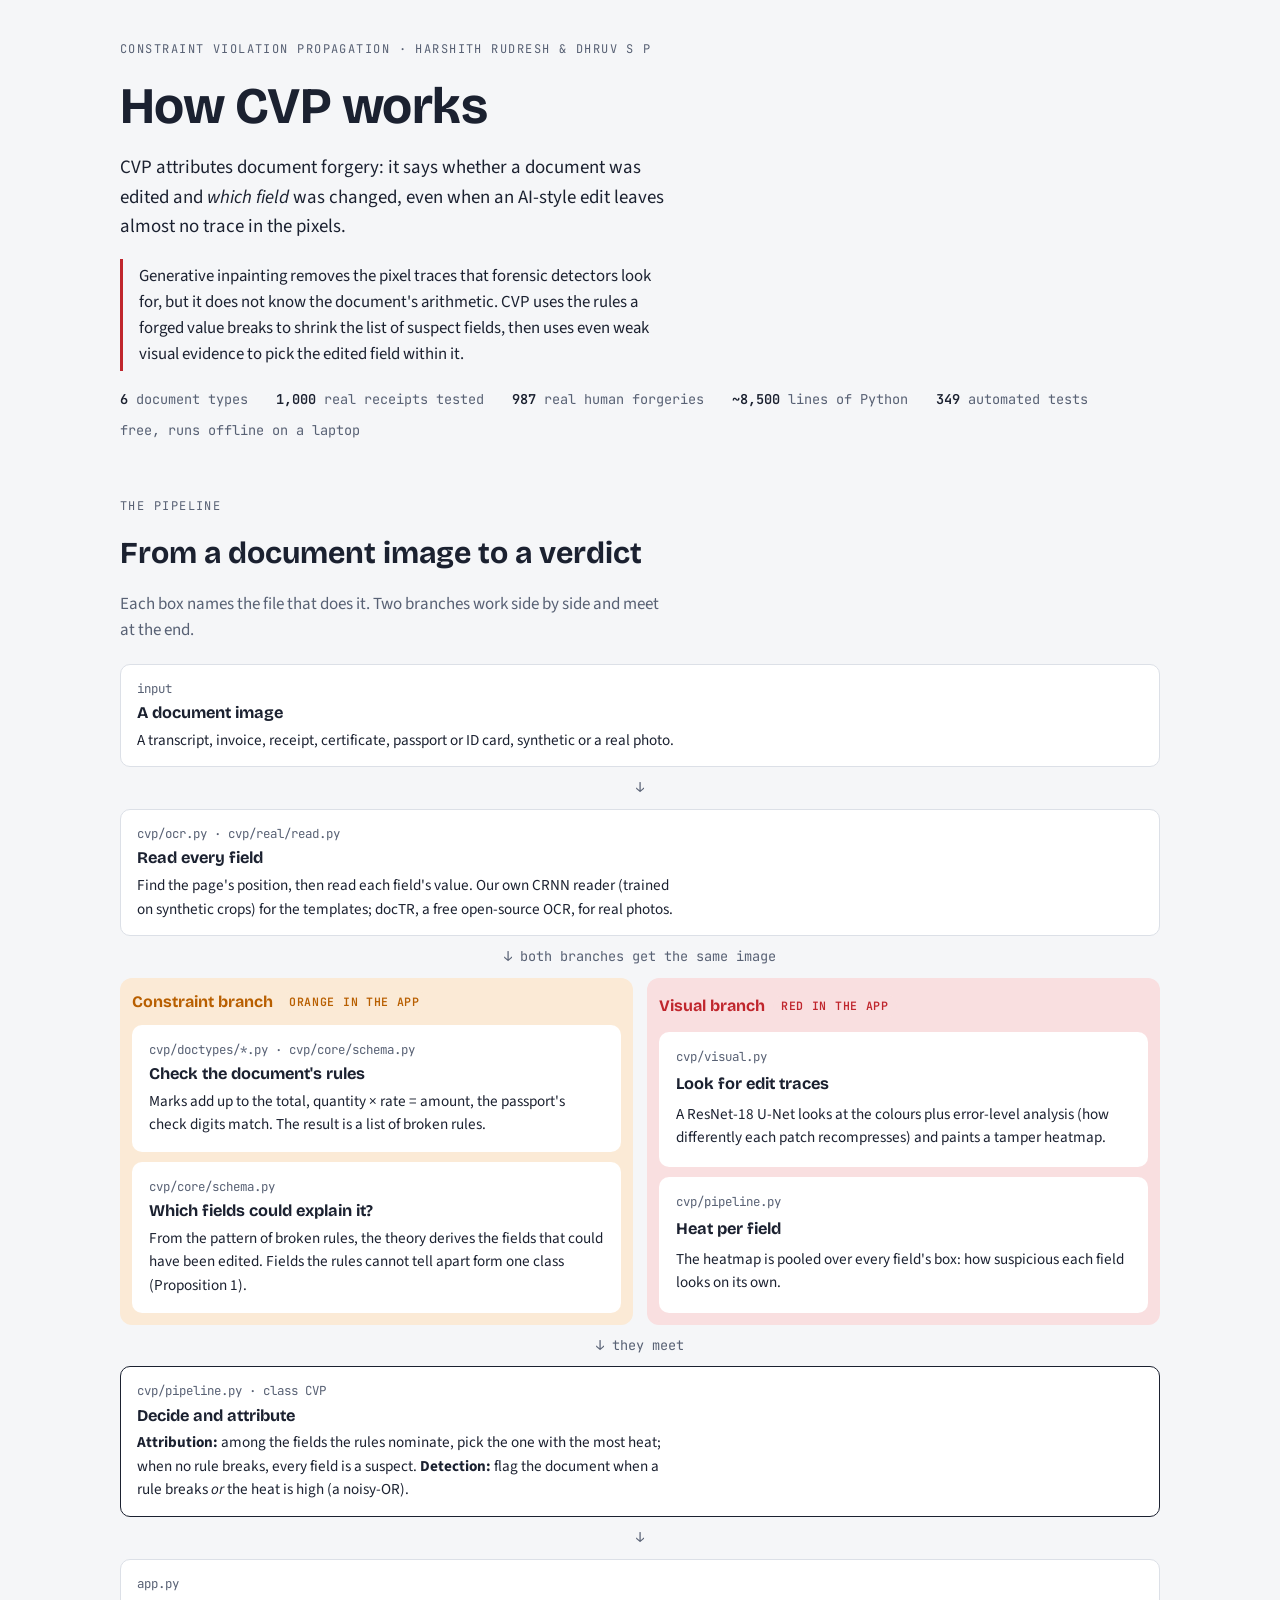
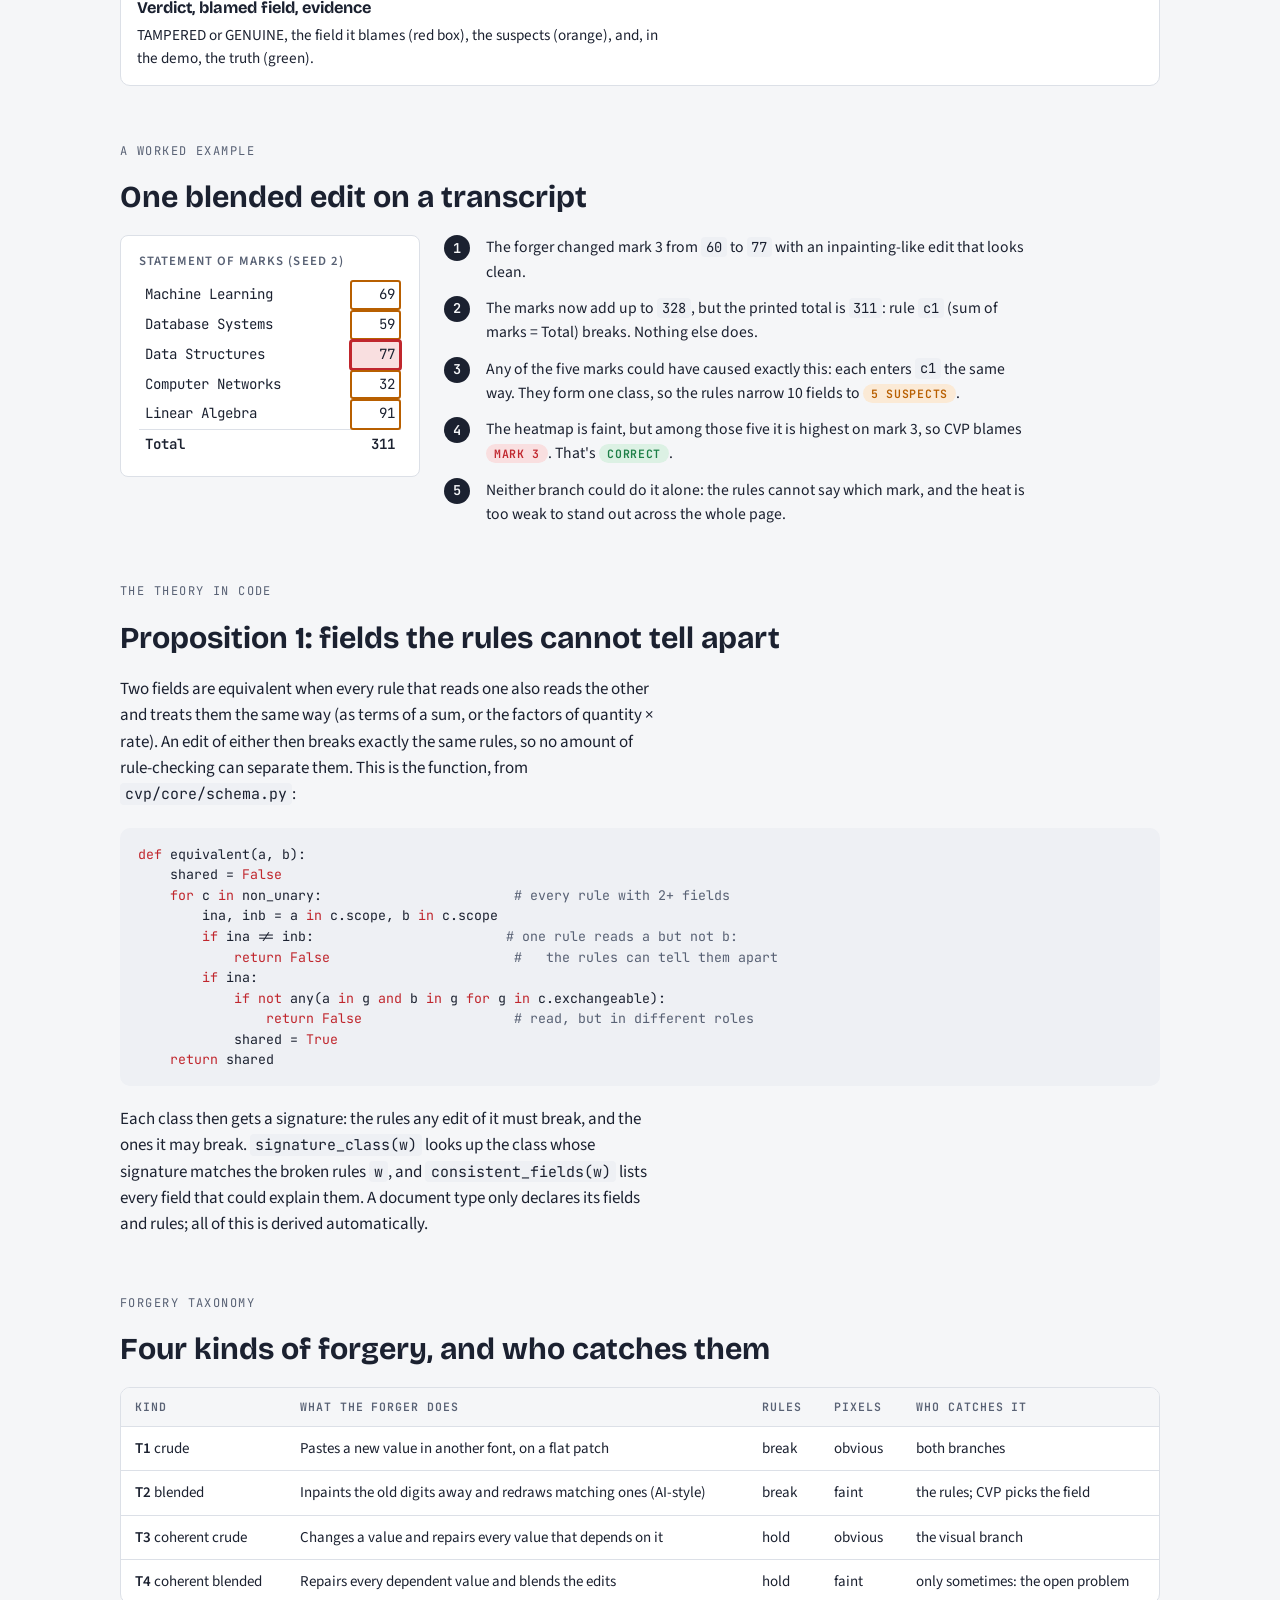
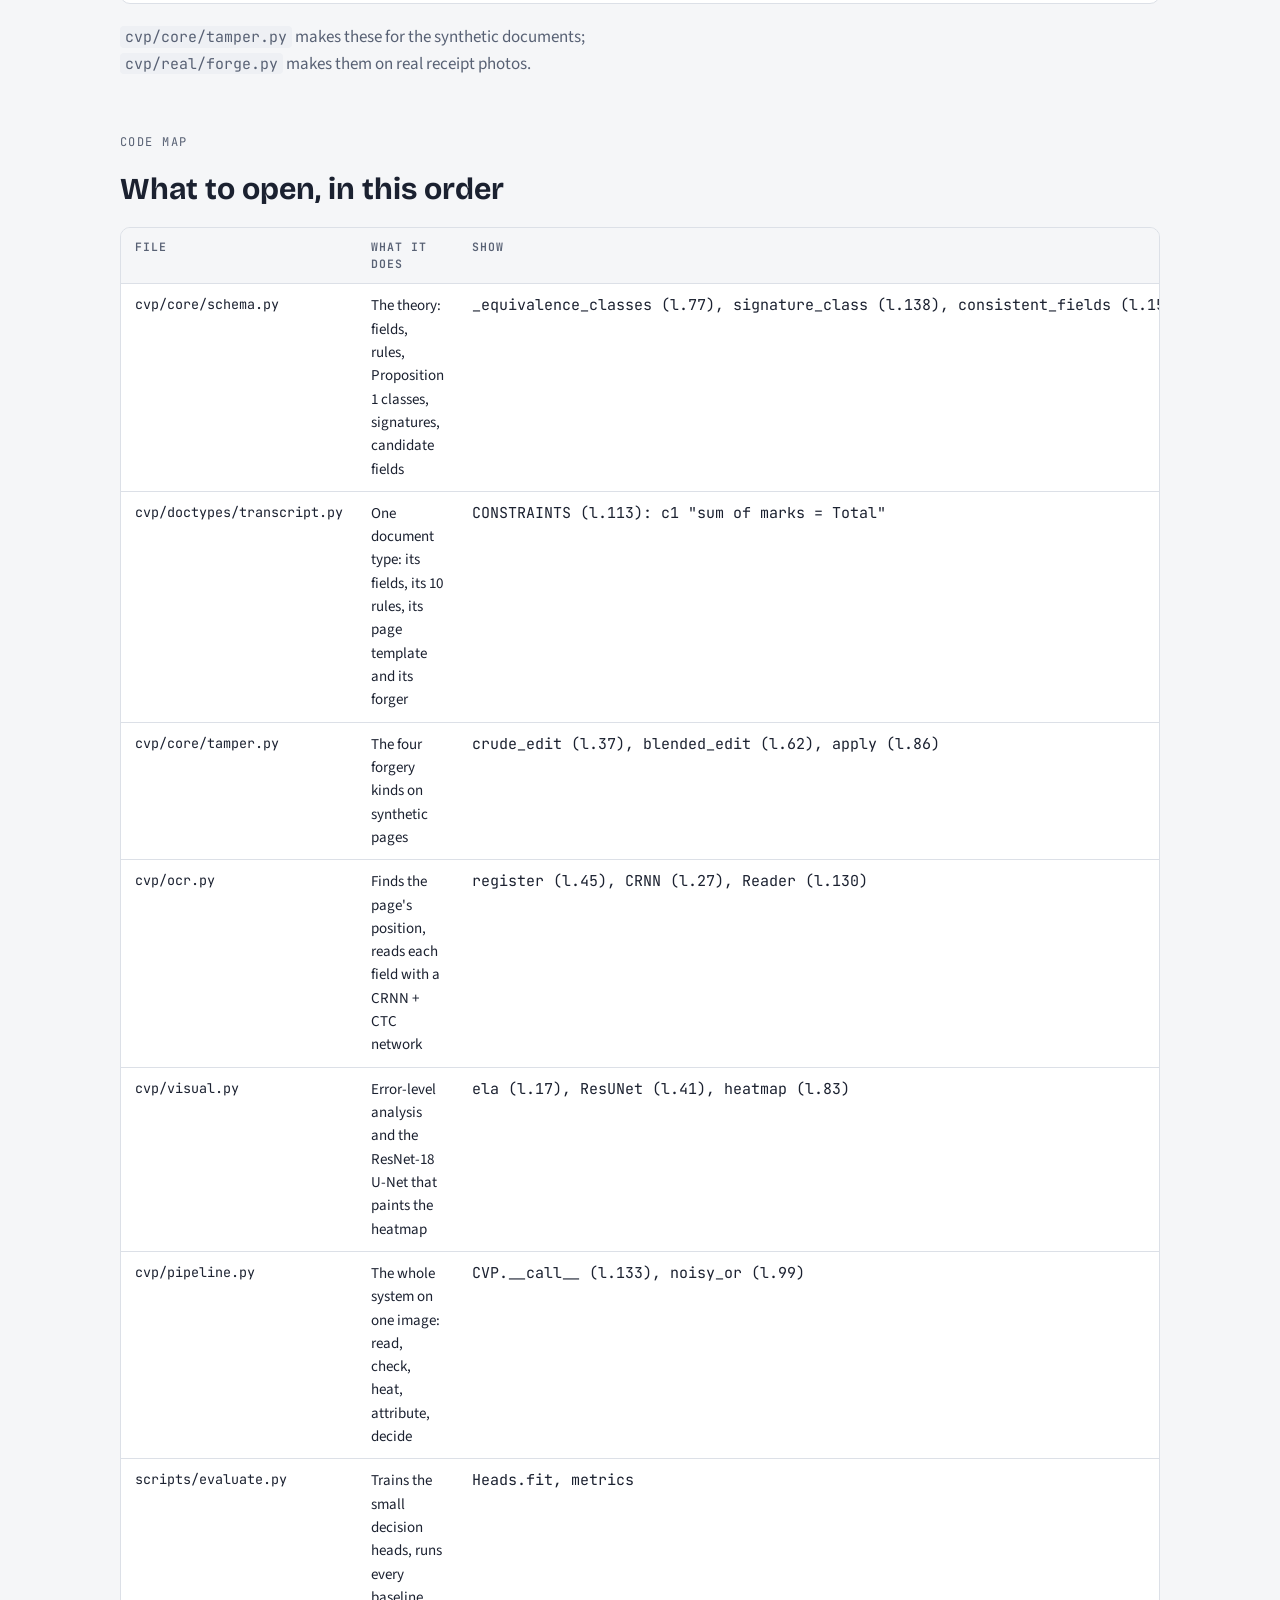
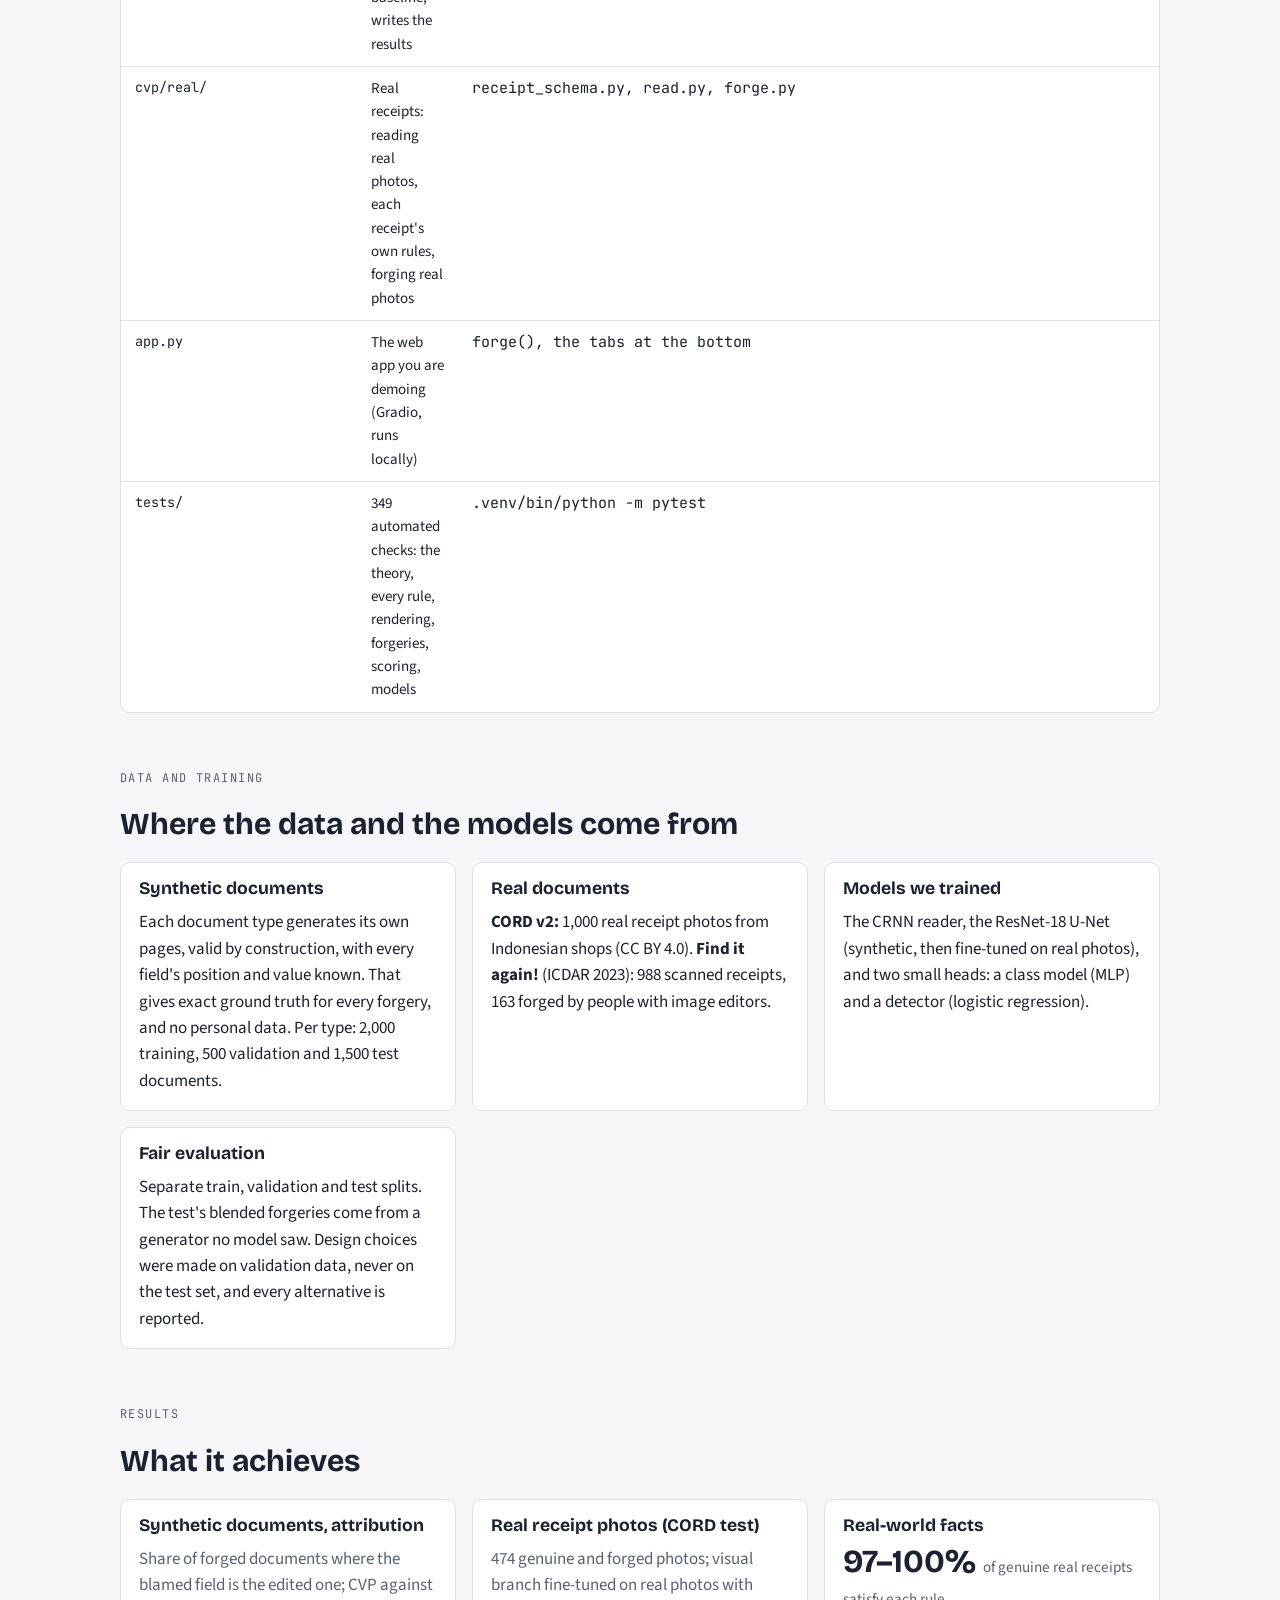
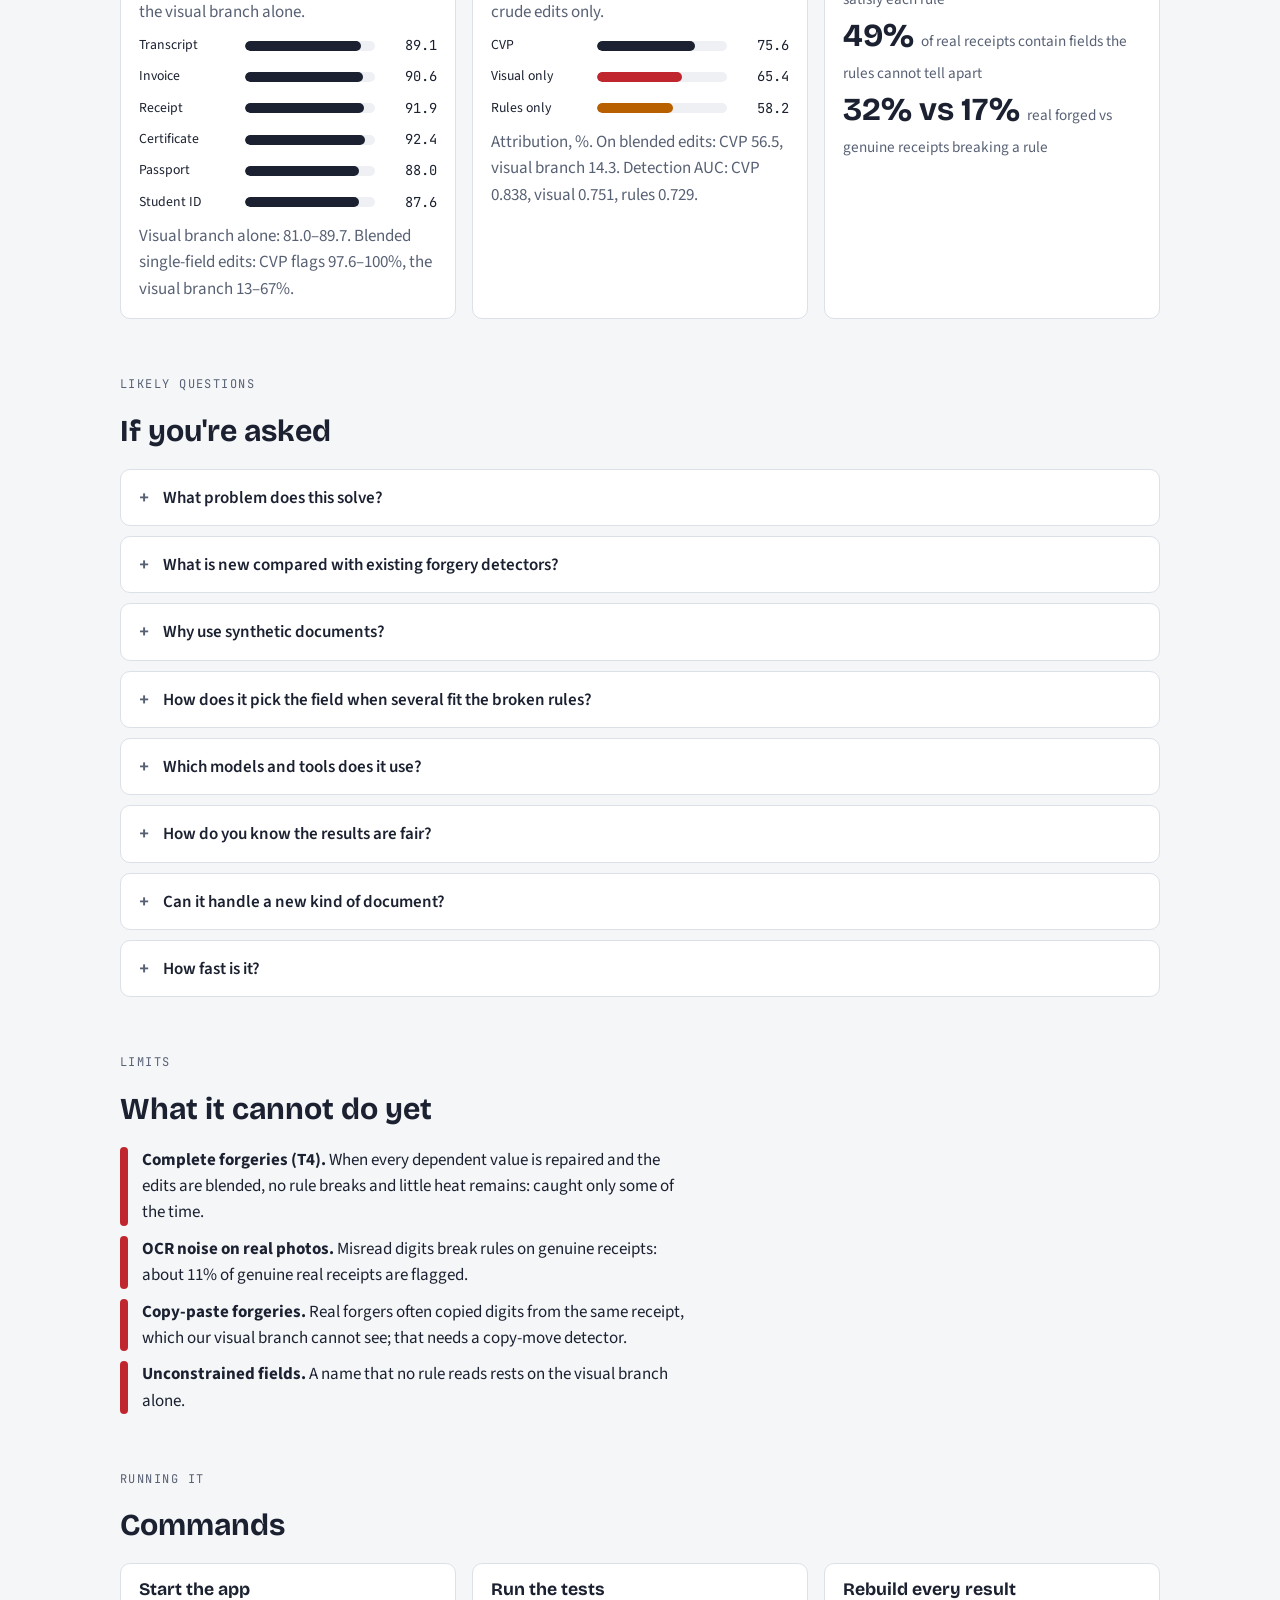
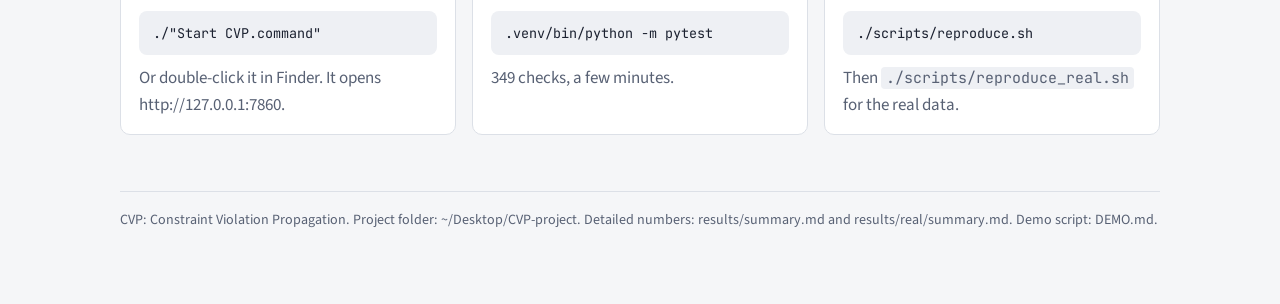
==== commit 310e4a2d: "Phase 3 results: CVP on AIForge-Doc's AI-edited CORD receipts 983 CORD receipts per version, edited " ====
--- a/docs/how-it-works.html
+++ b/docs/how-it-works.html
@@ -159,7 +159,7 @@
     <p class="pitch">Generative inpainting removes the pixel traces that forensic detectors look for, but it does not know the document's arithmetic. CVP uses the rules a forged value breaks to shrink the list of suspect fields, then uses even weak visual evidence to pick the edited field within it.</p>
     <div class="facts">
       <span><b>6</b> document types</span><span><b>1,000</b> real receipts tested</span><span><b>987</b> real human forgeries</span>
-      <span><b>~7,100</b> lines of Python</span><span><b>346</b> automated tests</span><span>free, runs offline on a laptop</span>
+      <span><b>~8,500</b> lines of Python</span><span><b>349</b> automated tests</span><span>free, runs offline on a laptop</span>
     </div>
   </header>
 
@@ -299,7 +299,7 @@
           <tr><td class="path">scripts/evaluate.py</td><td>Trains the small decision heads, runs every baseline, writes the results</td><td class="num">Heads.fit, metrics</td></tr>
           <tr><td class="path">cvp/real/</td><td>Real receipts: reading real photos, each receipt's own rules, forging real photos</td><td class="num">receipt_schema.py, read.py, forge.py</td></tr>
           <tr><td class="path">app.py</td><td>The web app you are demoing (Gradio, runs locally)</td><td class="num">forge(), the tabs at the bottom</td></tr>
-          <tr><td class="path">tests/</td><td>346 automated checks: the theory, every rule, rendering, forgeries, scoring, models</td><td class="num">.venv/bin/python -m pytest</td></tr>
+          <tr><td class="path">tests/</td><td>349 automated checks: the theory, every rule, rendering, forgeries, scoring, models</td><td class="num">.venv/bin/python -m pytest</td></tr>
         </tbody>
       </table>
     </div>
@@ -379,7 +379,7 @@
     <h2 id="run">Commands</h2>
     <div class="cols">
       <div class="card"><h3>Start the app</h3><pre class="cmd">./"Start CVP.command"</pre><p class="muted">Or double-click it in Finder. It opens http://127.0.0.1:7860.</p></div>
-      <div class="card"><h3>Run the tests</h3><pre class="cmd">.venv/bin/python -m pytest</pre><p class="muted">346 checks, a few minutes.</p></div>
+      <div class="card"><h3>Run the tests</h3><pre class="cmd">.venv/bin/python -m pytest</pre><p class="muted">349 checks, a few minutes.</p></div>
       <div class="card"><h3>Rebuild every result</h3><pre class="cmd">./scripts/reproduce.sh</pre><p class="muted">Then <code>./scripts/reproduce_real.sh</code> for the real data.</p></div>
     </div>
   </section>
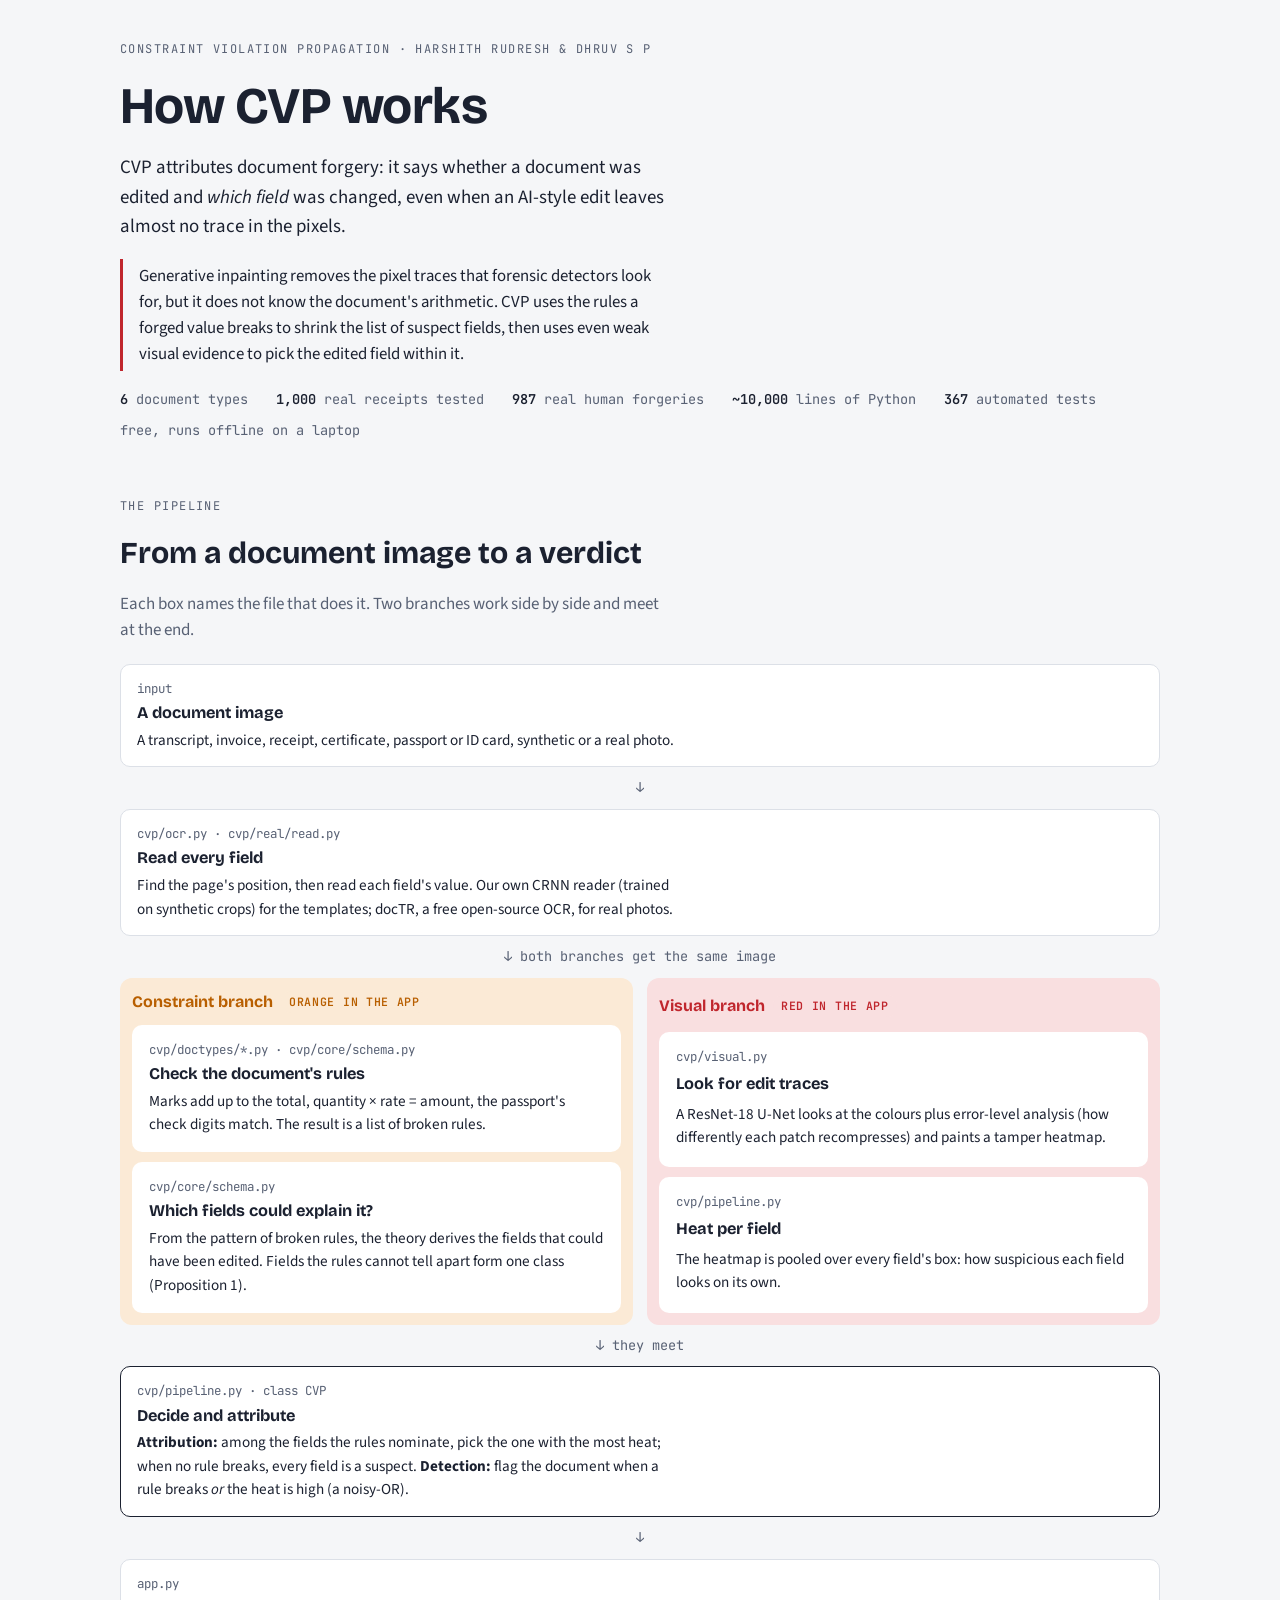
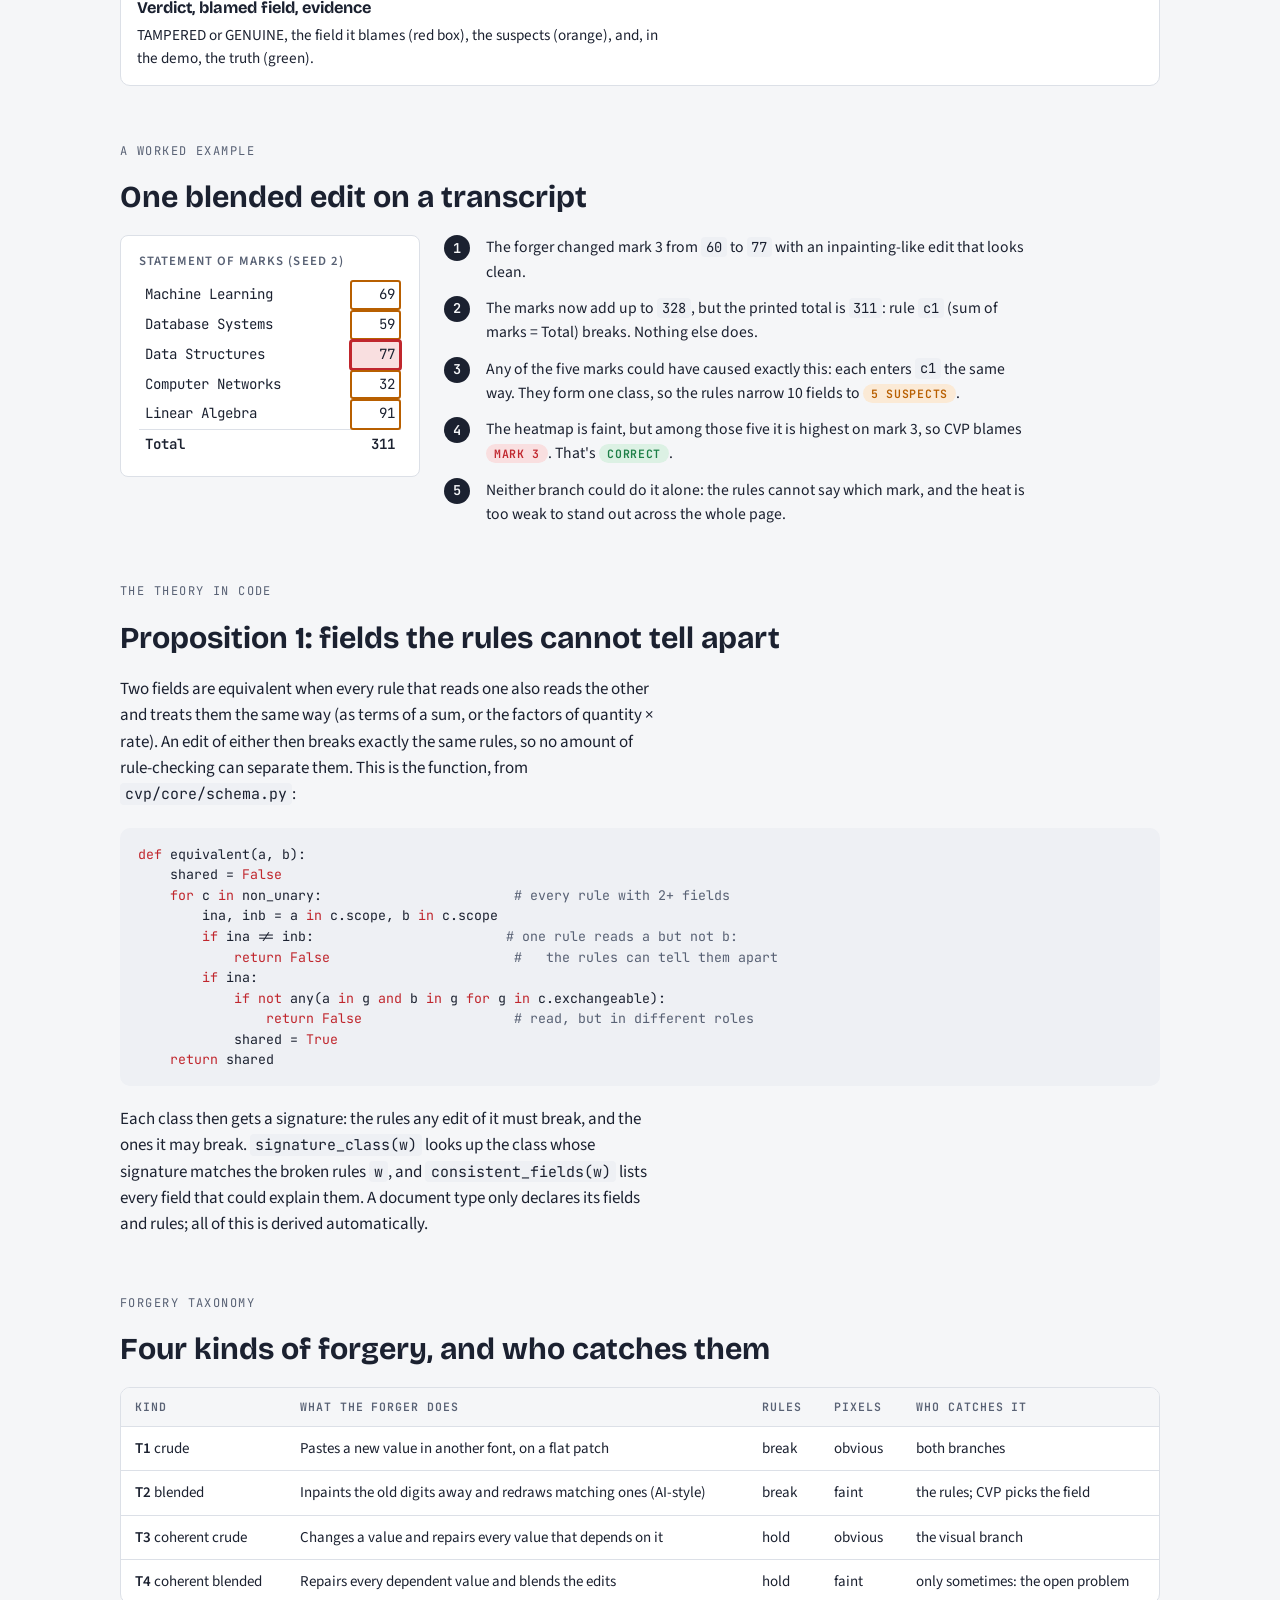
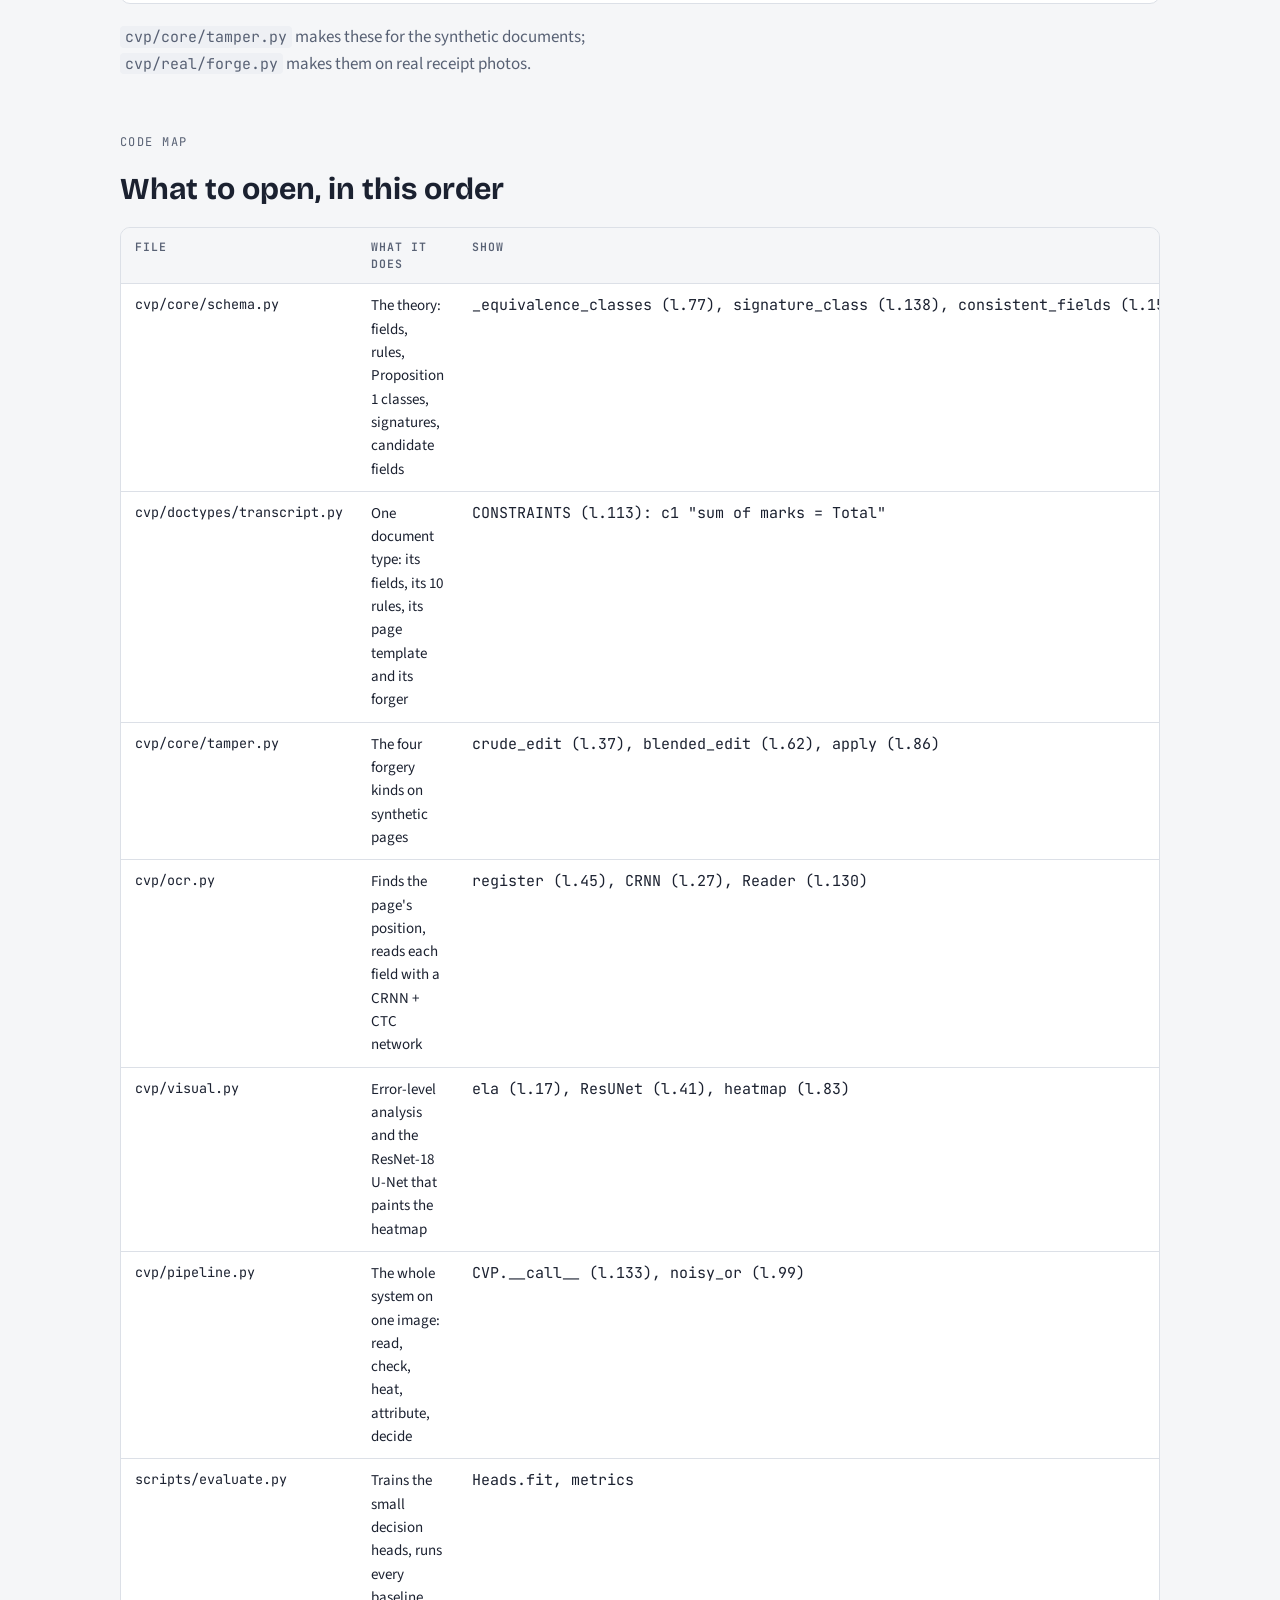
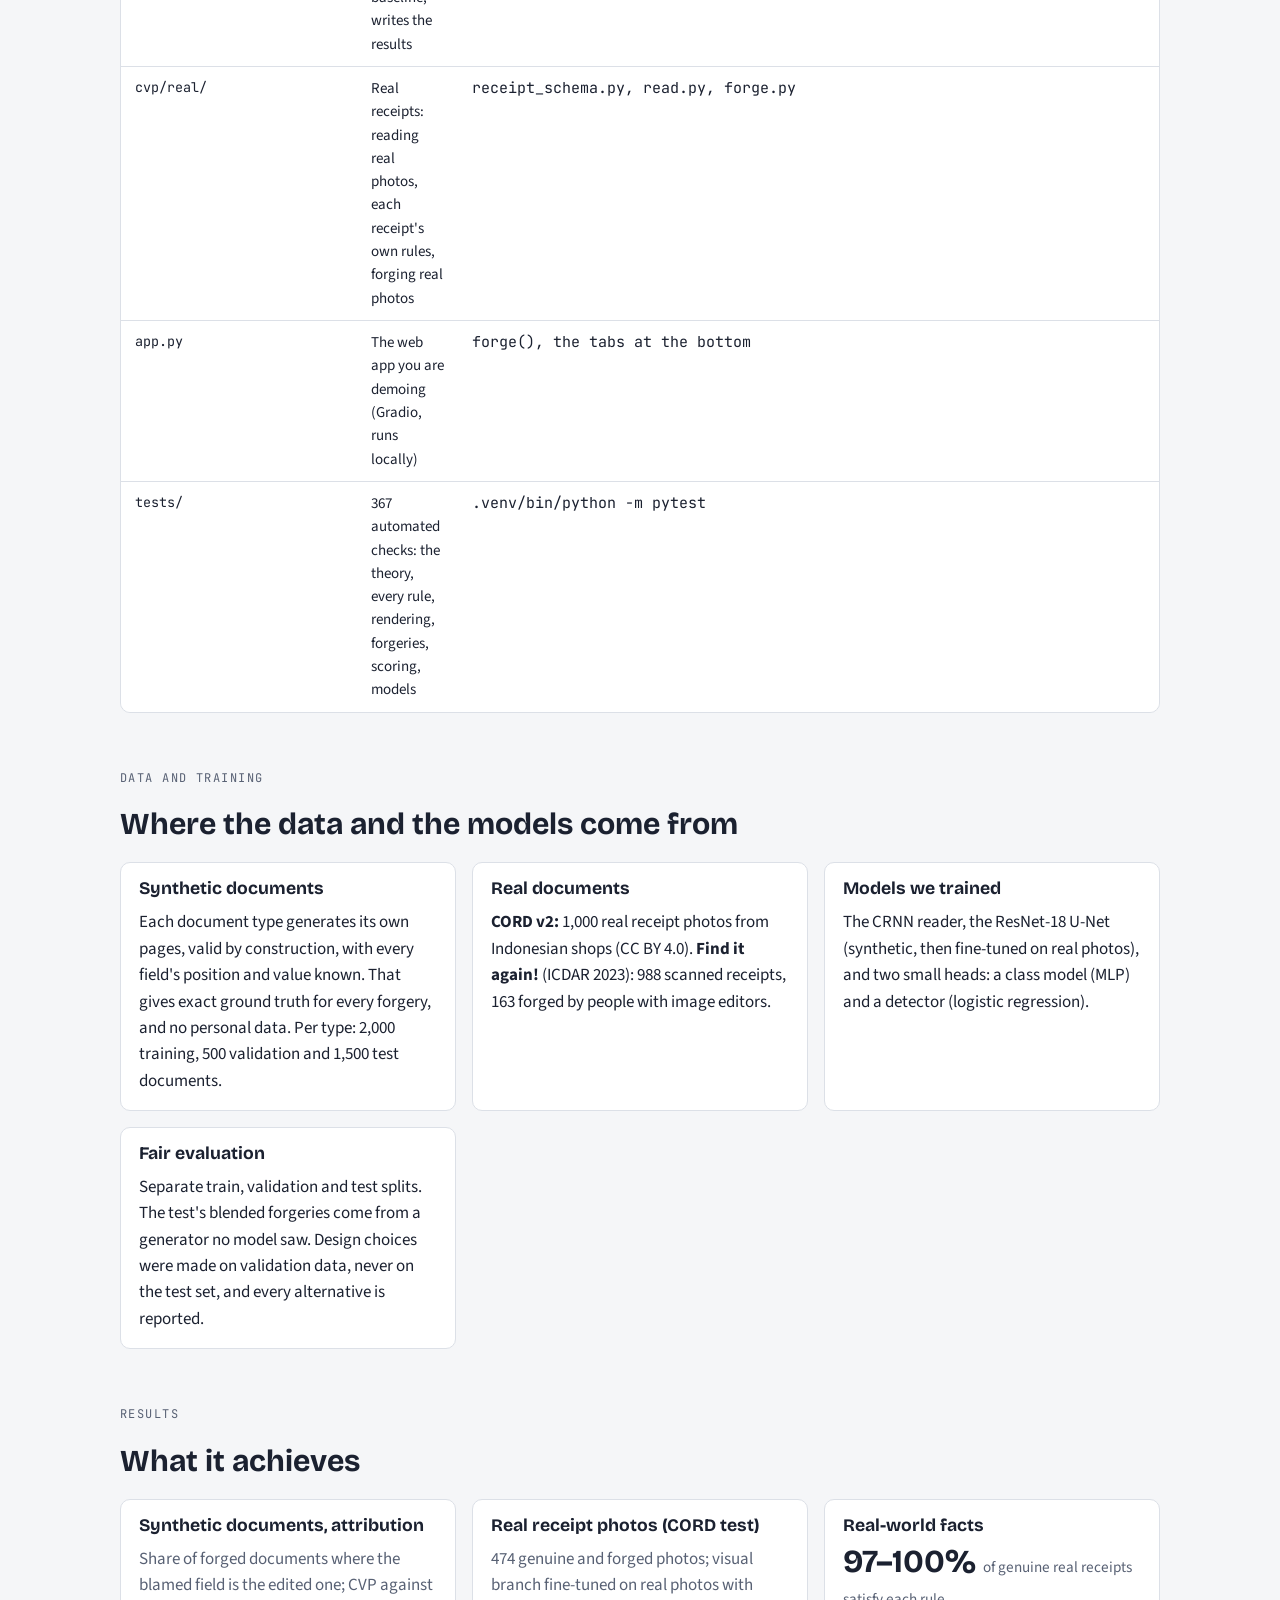
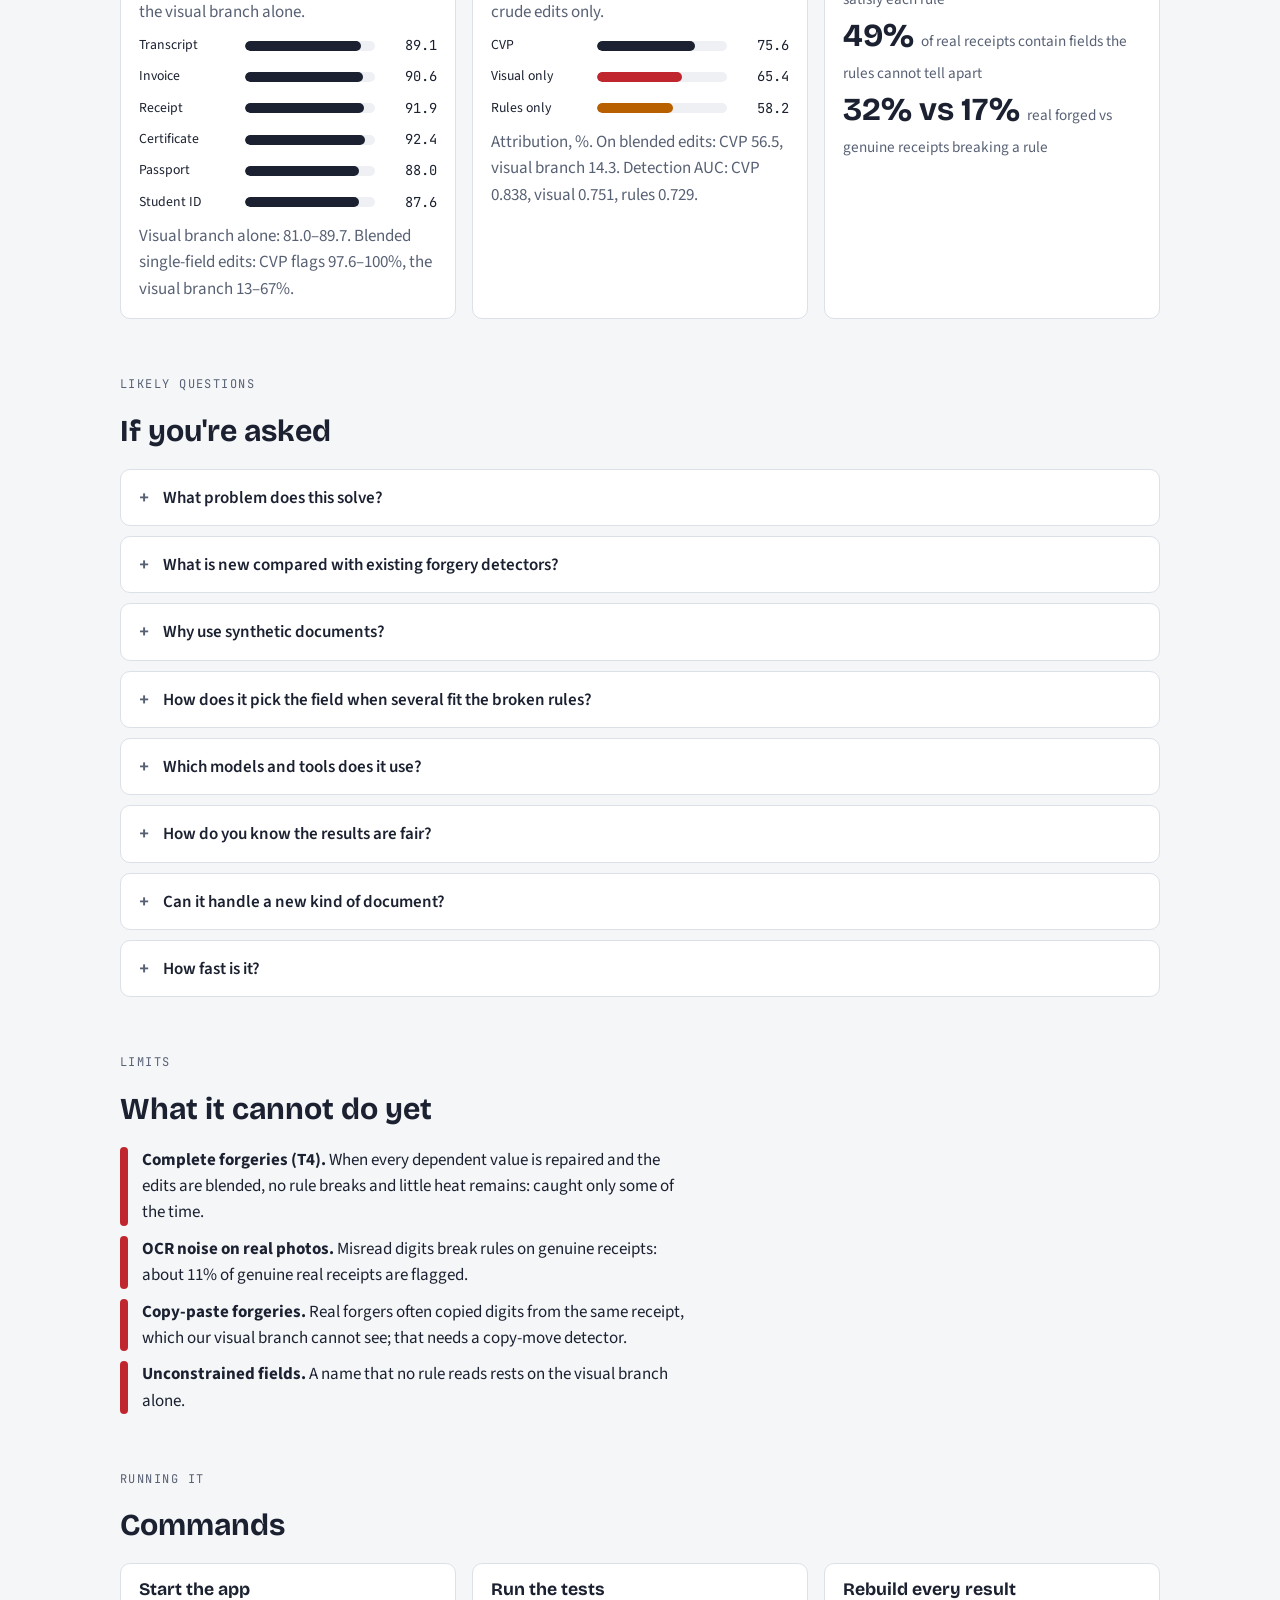
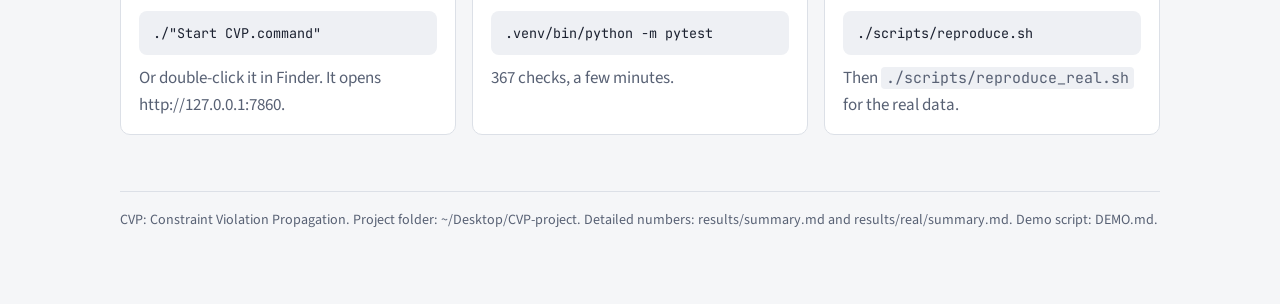
==== commit 4c2b6848: "Phase 4: tests, launcher, and the web app in the paper and the report - tests/test_upload.py (10) an" ====
--- a/docs/how-it-works.html
+++ b/docs/how-it-works.html
@@ -159,7 +159,7 @@
     <p class="pitch">Generative inpainting removes the pixel traces that forensic detectors look for, but it does not know the document's arithmetic. CVP uses the rules a forged value breaks to shrink the list of suspect fields, then uses even weak visual evidence to pick the edited field within it.</p>
     <div class="facts">
       <span><b>6</b> document types</span><span><b>1,000</b> real receipts tested</span><span><b>987</b> real human forgeries</span>
-      <span><b>~8,500</b> lines of Python</span><span><b>349</b> automated tests</span><span>free, runs offline on a laptop</span>
+      <span><b>~10,000</b> lines of Python</span><span><b>367</b> automated tests</span><span>free, runs offline on a laptop</span>
     </div>
   </header>
 
@@ -299,7 +299,7 @@
           <tr><td class="path">scripts/evaluate.py</td><td>Trains the small decision heads, runs every baseline, writes the results</td><td class="num">Heads.fit, metrics</td></tr>
           <tr><td class="path">cvp/real/</td><td>Real receipts: reading real photos, each receipt's own rules, forging real photos</td><td class="num">receipt_schema.py, read.py, forge.py</td></tr>
           <tr><td class="path">app.py</td><td>The web app you are demoing (Gradio, runs locally)</td><td class="num">forge(), the tabs at the bottom</td></tr>
-          <tr><td class="path">tests/</td><td>349 automated checks: the theory, every rule, rendering, forgeries, scoring, models</td><td class="num">.venv/bin/python -m pytest</td></tr>
+          <tr><td class="path">tests/</td><td>367 automated checks: the theory, every rule, rendering, forgeries, scoring, models</td><td class="num">.venv/bin/python -m pytest</td></tr>
         </tbody>
       </table>
     </div>
@@ -379,7 +379,7 @@
     <h2 id="run">Commands</h2>
     <div class="cols">
       <div class="card"><h3>Start the app</h3><pre class="cmd">./"Start CVP.command"</pre><p class="muted">Or double-click it in Finder. It opens http://127.0.0.1:7860.</p></div>
-      <div class="card"><h3>Run the tests</h3><pre class="cmd">.venv/bin/python -m pytest</pre><p class="muted">349 checks, a few minutes.</p></div>
+      <div class="card"><h3>Run the tests</h3><pre class="cmd">.venv/bin/python -m pytest</pre><p class="muted">367 checks, a few minutes.</p></div>
       <div class="card"><h3>Rebuild every result</h3><pre class="cmd">./scripts/reproduce.sh</pre><p class="muted">Then <code>./scripts/reproduce_real.sh</code> for the real data.</p></div>
     </div>
   </section>
